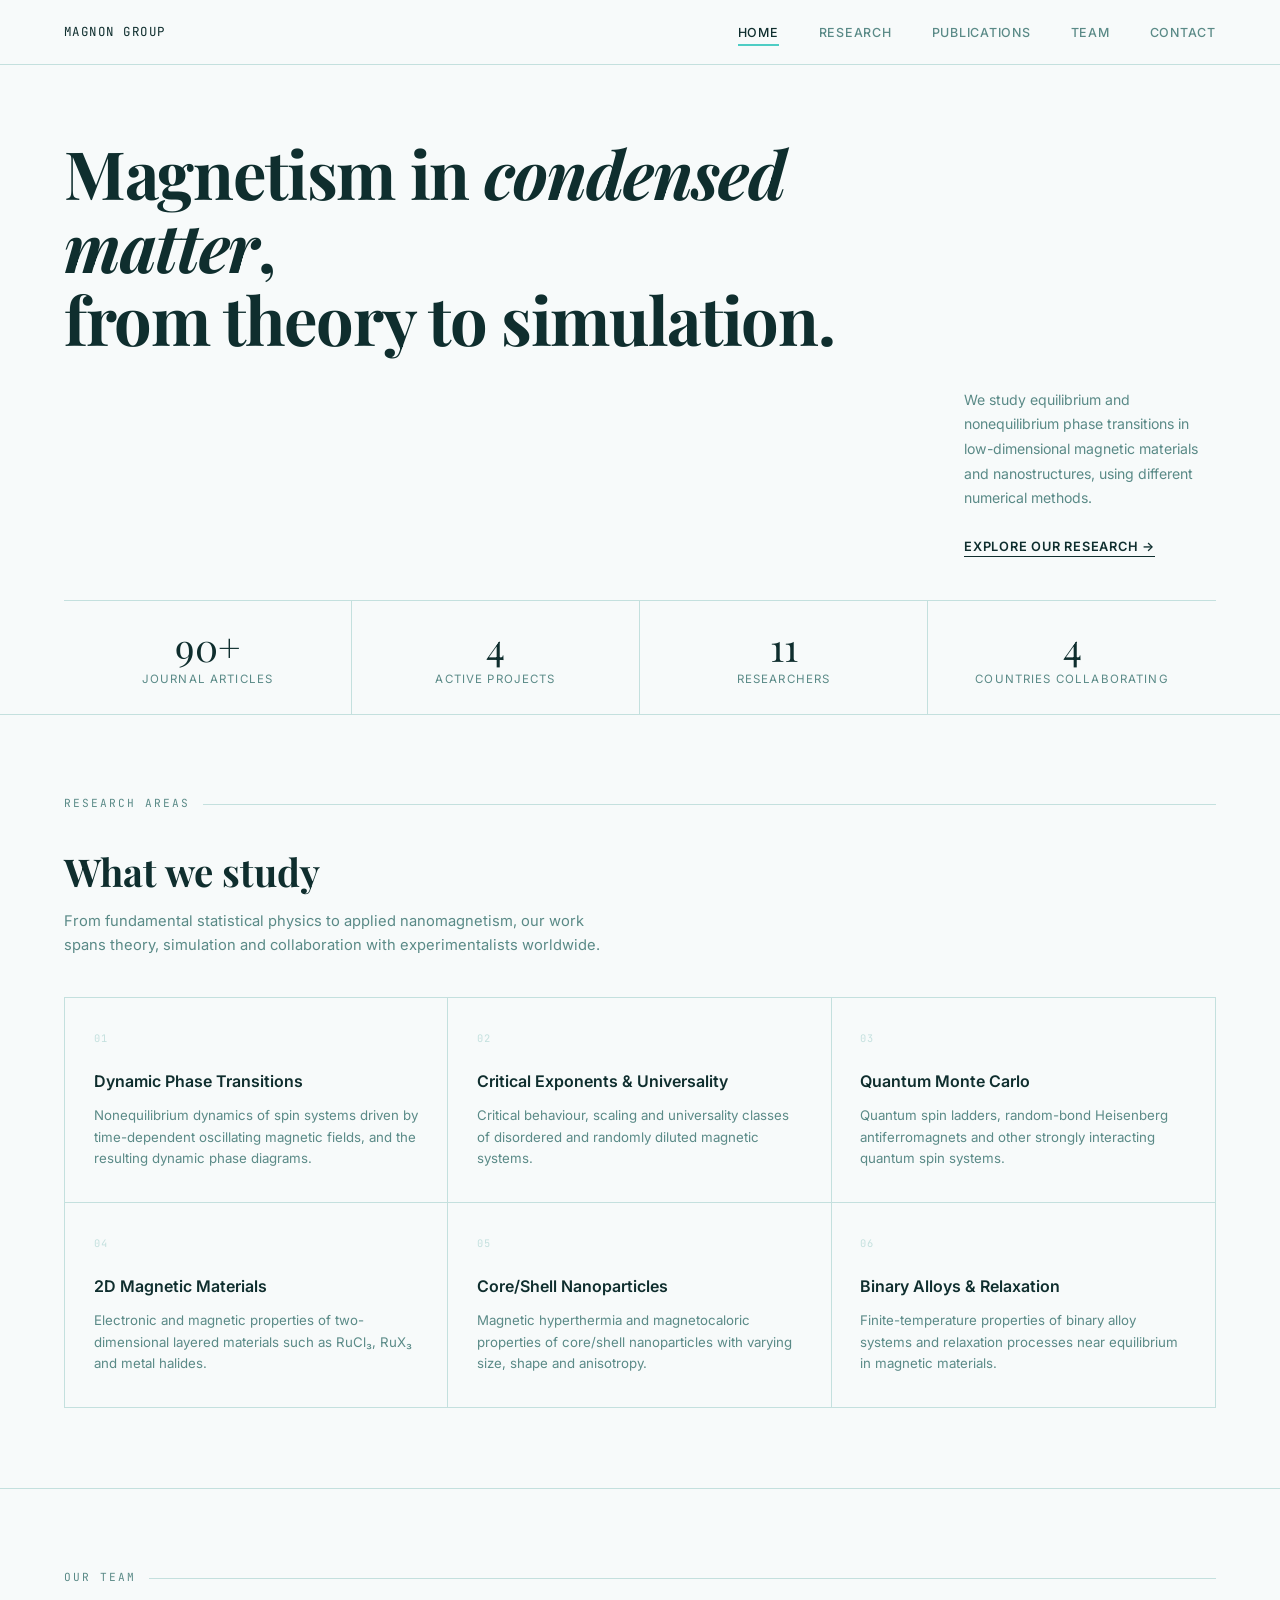
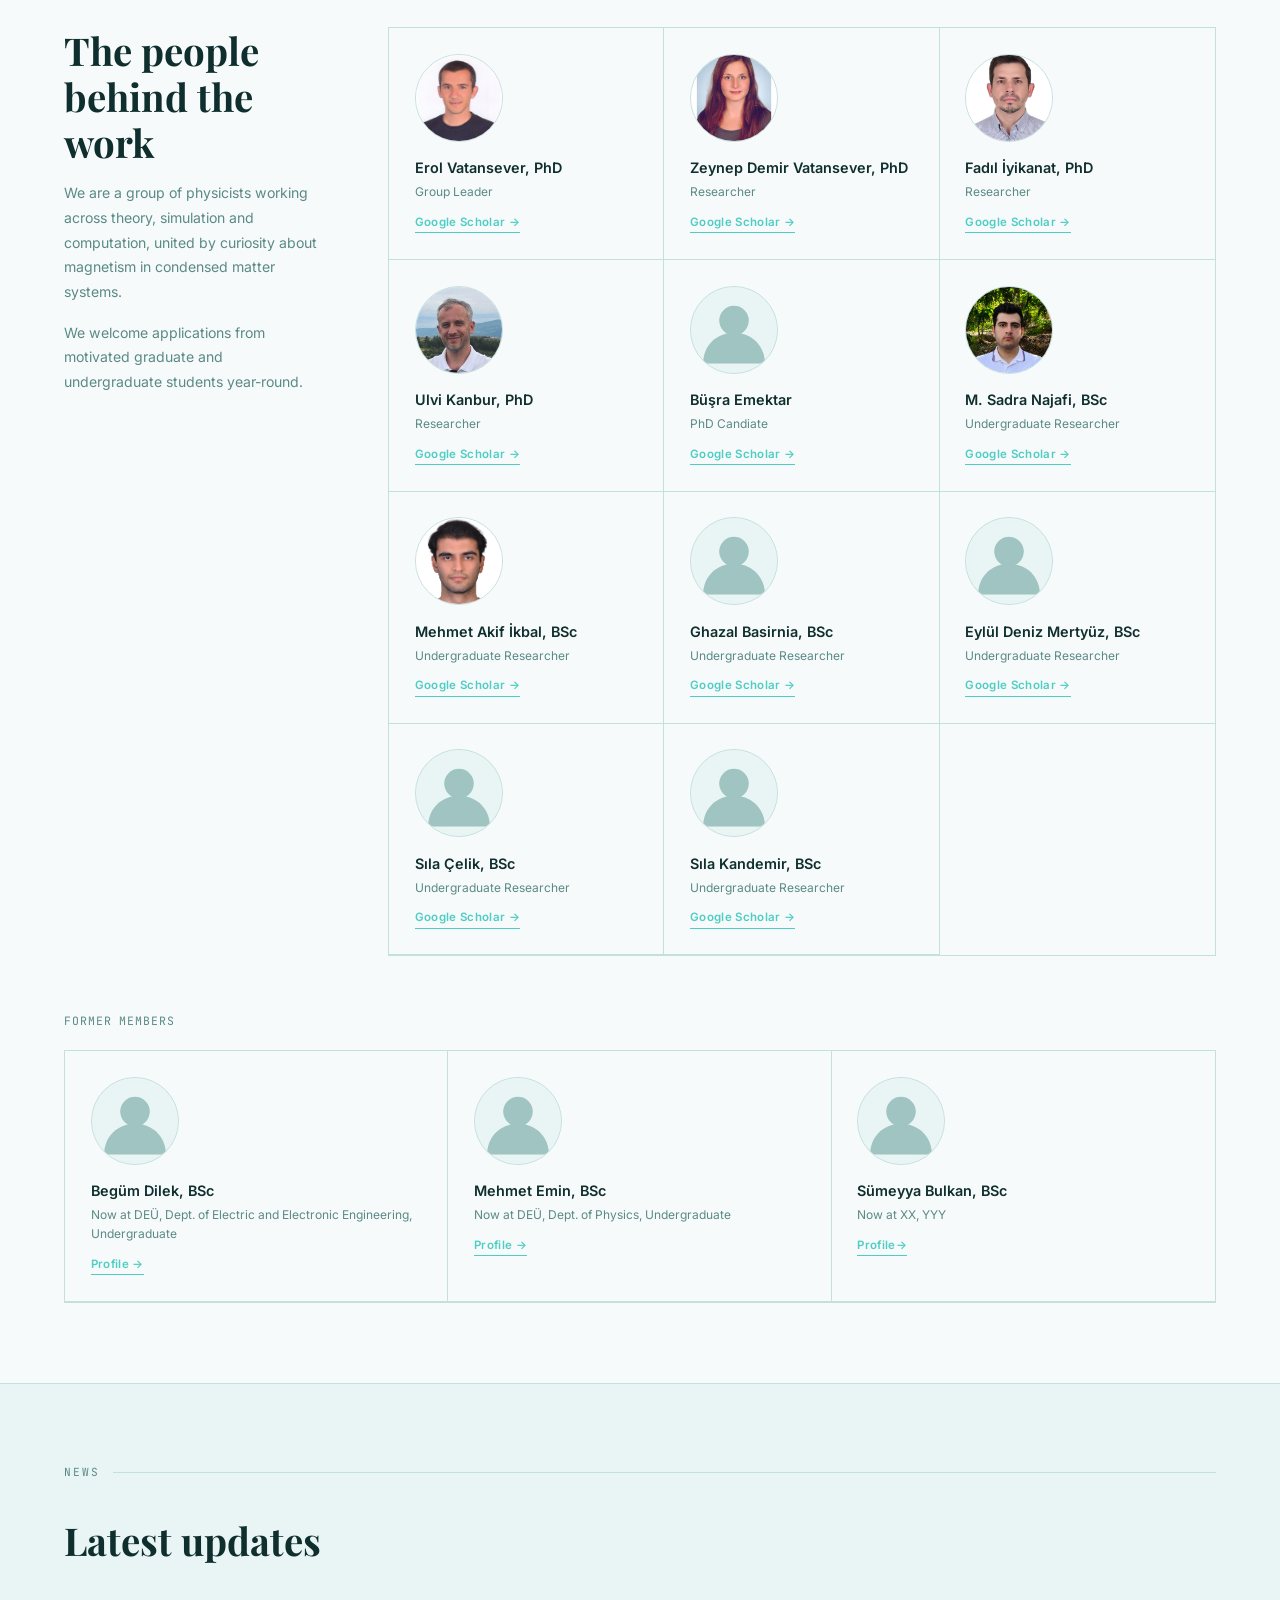
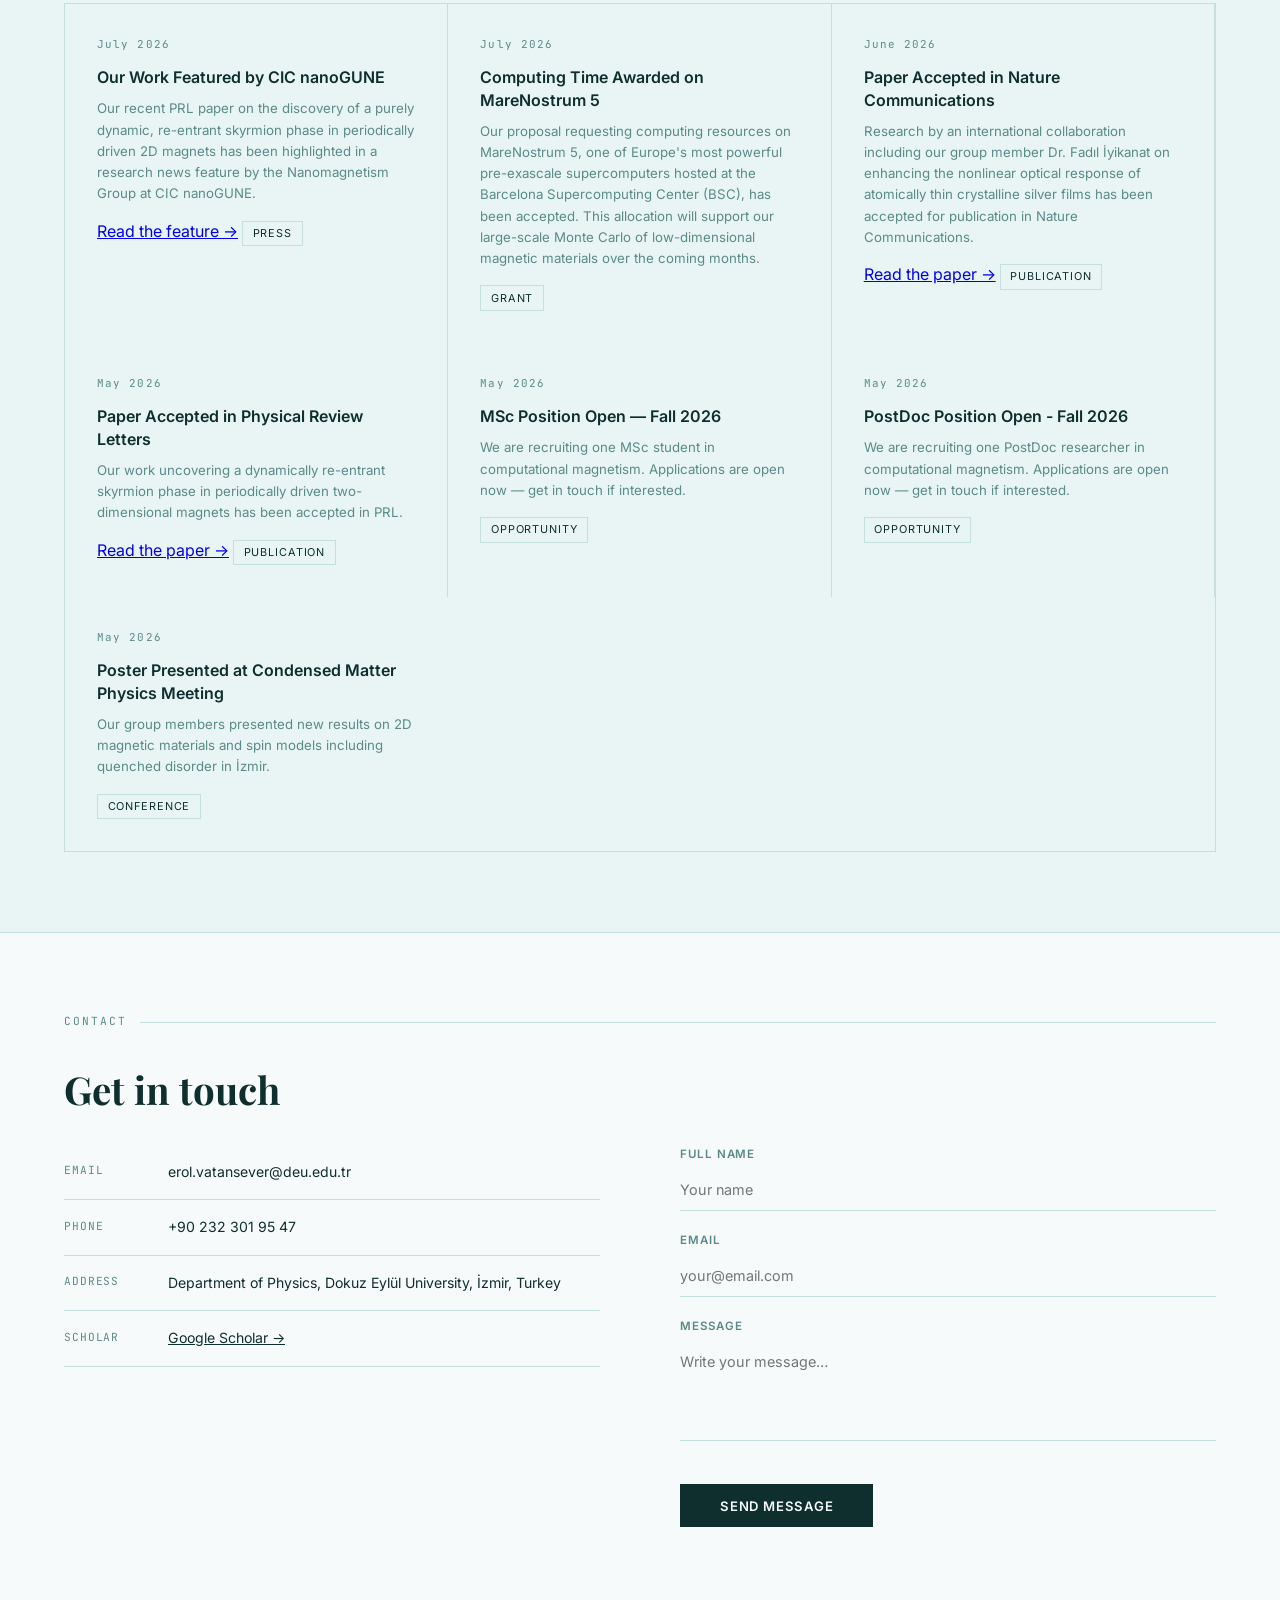
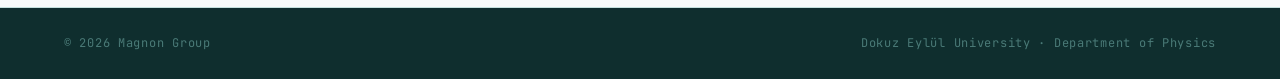
==== index.html @ e921c8b2 "Add files via upload" ====
<!DOCTYPE html>
<html lang="en">
<head>
<meta charset="UTF-8">
<meta name="viewport" content="width=device-width, initial-scale=1.0">
<title>Magnon Group — Computational Magnetism in Nanomaterials | Dokuz Eylül University</title>
<link href="https://fonts.googleapis.com/css2?family=Playfair+Display:ital,wght@0,400;0,700;1,400&family=Inter:wght@300;400;500;600&family=JetBrains+Mono:wght@400;500&display=swap" rel="stylesheet">
<link rel="stylesheet" href="shared.css">
</head>
<body>

<!-- ============================================================
     HOW TO EDIT
     - Search for [EDIT] to find every placeholder
     - This site has 3 pages: index.html / research.html / publications.html
     - All three share one stylesheet: shared.css
     ============================================================ -->

<nav>
  <a class="nav-logo" href="index.html">Magnon Group</a>
  <ul class="nav-links">
    <li><a href="index.html" class="active">Home</a></li>
    <li><a href="research.html">Research</a></li>
    <li><a href="publications.html">Publications</a></li>
    <li><a href="#team">Team</a></li>
    <li><a href="#contact">Contact</a></li>
  </ul>
</nav>

<!-- HERO -->
<div class="hero">
  <div class="hero-main">
    <h1 class="hero-headline">Magnetism in <em>condensed matter</em>,<br>from theory to simulation.</h1>
    <div class="hero-aside">
      <p>We study equilibrium and nonequilibrium phase transitions in low-dimensional magnetic materials and nanostructures, 
        using different numerical methods.</p>
      <a href="research.html" class="hero-link">Explore our research →</a>
    </div>
  </div>
  <div class="hero-bar">
    <div class="hero-stat"><div class="stat-n">90+</div><div class="stat-l">Journal Articles</div></div>
    <div class="hero-stat"><div class="stat-n">4</div><div class="stat-l">Active Projects</div></div>
    <div class="hero-stat"><div class="stat-n">11</div><div class="stat-l">Researchers</div></div>
    <div class="hero-stat"><div class="stat-n">4</div><div class="stat-l">Countries Collaborating</div></div>
  </div>
</div>

<!-- RESEARCH AREAS -->
<section id="research">
  <div class="eyebrow">Research Areas</div>
  <h2 class="title">What we study</h2>
  <p class="sub">From fundamental statistical physics to applied nanomagnetism, our work spans theory, simulation and collaboration with experimentalists worldwide.</p>
  <div class="research-grid" style="grid-template-columns: repeat(3, 1fr);">
    <div class="rc">
      <div class="rc-num">01</div>
      <h3>Dynamic Phase Transitions</h3>
      <p>Nonequilibrium dynamics of spin systems driven by time-dependent oscillating magnetic fields, and the resulting dynamic phase diagrams.</p>
    </div>
    <div class="rc">
      <div class="rc-num">02</div>
      <h3>Critical Exponents &amp; Universality</h3>
      <p>Critical behaviour, scaling and universality classes of disordered and randomly diluted magnetic systems.</p>
    </div>
    <div class="rc">
      <div class="rc-num">03</div>
      <h3>Quantum Monte Carlo</h3>
      <p>Quantum spin ladders, random-bond Heisenberg antiferromagnets and other strongly interacting quantum spin systems.</p>
    </div>
    <div class="rc">
      <div class="rc-num">04</div>
      <h3>2D Magnetic Materials</h3>
      <p>Electronic and magnetic properties of two-dimensional layered materials such as RuCl₃, RuX₃ and metal halides.</p>
    </div>
    <div class="rc">
      <div class="rc-num">05</div>
      <h3>Core/Shell Nanoparticles</h3>
      <p>Magnetic hyperthermia and magnetocaloric properties of core/shell nanoparticles with varying size, shape and anisotropy.</p>
    </div>
    <div class="rc">
      <div class="rc-num">06</div>
      <h3>Binary Alloys &amp; Relaxation</h3>
      <p>Finite-temperature properties of binary alloy systems and relaxation processes near equilibrium in magnetic materials.</p>
    </div>
  </div>
</section>

<!-- TEAM -->
<section id="team">
  <div class="eyebrow">Our Team</div>
  <div class="team-layout">
    <div class="team-intro">
      <h2 class="title">The people<br>behind the work</h2>
      <p>We are a group of physicists working across theory, simulation and computation, united by curiosity about magnetism in condensed matter systems.</p>
      <p>We welcome applications from motivated graduate and undergraduate students year-round.</p>
    </div>
    <div class="team-grid">
      <!-- [EDIT] Replace names/roles with your real team. Copy a .mc block to add more people. -->
      <div class="mc"><img class="mc-photo" src="images/erol-vatansever.jpeg" alt="Erol Vatansever, PhD"><div class="mc-name">Erol Vatansever, PhD</div><div class="mc-role">Group Leader</div><a class="mc-link" href="https://scholar.google.com/citations?user=gtV7lAQAAAAJ&hl=en">Google Scholar →</a></div>
      <div class="mc"><img class="mc-photo" src="images/zeynep-demir.jpeg" alt="Zeynep Demir Vatansever, PhD"><div class="mc-name">Zeynep Demir Vatansever, PhD</div><div class="mc-role">Researcher</div><a class="mc-link" href="https://scholar.google.com/citations?user=lhXgpDoAAAAJ&hl=tr">Google Scholar →</a></div>
      <div class="mc"><img class="mc-photo" src="images/fadil-iyikanat.jpeg" alt="Fadıl İyikanat, PhD"><div class="mc-name">Fadıl İyikanat, PhD</div><div class="mc-role">Researcher</div><a class="mc-link" href="https://scholar.google.com/citations?user=Ifz0yk0AAAAJ&hl=en">Google Scholar →</a></div>
      <div class="mc"><img class="mc-photo" src="images/ulvi-kanbur.jpeg" alt="Ulvi Kanbur, PhD"><div class="mc-name">Ulvi Kanbur, PhD</div><div class="mc-role">Researcher</div><a class="mc-link" href="https://scholar.google.com/citations?user=NIyL16gAAAAJ&hl=tr">Google Scholar →</a></div>
      <div class="mc"><img class="mc-photo" src="images/avatar-placeholder.svg" alt="Büşra Emektar"><div class="mc-name">Büşra Emektar</div><div class="mc-role">PhD Candiate</div><a class="mc-link" href="#">Google Scholar →</a></div>
      <div class="mc"><img class="mc-photo" src="images/sadra-najafi.jpeg" alt="M. Sadra Najafi, BSc"><div class="mc-name">M. Sadra Najafi, BSc</div><div class="mc-role">Undergraduate Researcher</div><a class="mc-link" href="#">Google Scholar →</a></div>
      <div class="mc"><img class="mc-photo" src="images/mehmet-akif.jpeg" alt="Mehmet Akif İkbal, BSc"><div class="mc-name">Mehmet Akif İkbal, BSc</div><div class="mc-role">Undergraduate Researcher</div><a class="mc-link" href="#">Google Scholar →</a></div>
      <div class="mc"><img class="mc-photo" src="images/avatar-placeholder.svg" alt="Ghazal Basirnia, BSc"><div class="mc-name">Ghazal Basirnia, BSc</div><div class="mc-role">Undergraduate Researcher</div><a class="mc-link" href="#">Google Scholar →</a></div>
      <div class="mc"><img class="mc-photo" src="images/avatar-placeholder.svg" alt="Eylül Deniz Mertyüz, BSc"><div class="mc-name">Eylül Deniz Mertyüz, BSc</div><div class="mc-role">Undergraduate Researcher</div><a class="mc-link" href="#">Google Scholar →</a></div>
      <div class="mc"><img class="mc-photo" src="images/avatar-placeholder.svg" alt="Sıla Çelik, BSc"><div class="mc-name">Sıla Çelik, BSc</div><div class="mc-role">Undergraduate Researcher</div><a class="mc-link" href="#">Google Scholar →</a></div>
      <div class="mc"><img class="mc-photo" src="images/avatar-placeholder.svg" alt="Sıla Kandemir, BSc"><div class="mc-name">Sıla Kandemir, BSc</div><div class="mc-role">Undergraduate Researcher</div><a class="mc-link" href="#">Google Scholar →</a></div>

    </div>
  </div>

  <div style="margin-top: 3.5rem;">
    <p style="font-size: 0.72rem; color: var(--gray3); text-transform: uppercase; letter-spacing: 0.08em; margin-bottom: 1.2rem; font-family: 'JetBrains Mono', monospace;">Former Members</p>
    <div class="team-grid">
      <!-- [EDIT] Replace with real former members. Copy a .mc block to add more. -->
       <div class="mc"><img class="mc-photo" src="images/avatar-placeholder.svg" alt="Begüm Dilek, BSc"><div class="mc-name">Begüm Dilek, BSc</div><div class="mc-role">Now at  DEÜ, Dept. of Electric and Electronic Engineering, Undergraduate</div><a class="mc-link" href="#">Profile →</a></div>
      <div class="mc"><img class="mc-photo" src="images/avatar-placeholder.svg" alt="Mehmet Emin, BSc"><div class="mc-name">Mehmet Emin, BSc</div><div class="mc-role">Now at DEÜ, Dept. of Physics, Undergraduate</div><a class="mc-link" href="#">Profile →</a></div>
       <div class="mc"><img class="mc-photo" src="images/avatar-placeholder.svg" alt="Sümeyya Bulkan, BSc"><div class="mc-name">Sümeyya Bulkan, BSc</div><div class="mc-role">Now at  XX, YYY</div><a class="mc-link" href="#">Profile→</a></div>
  </div>

 
</section>

<!-- NEWS -->
<section class="news" id="news">
  <div class="eyebrow">News</div>
  <h2 class="title">Latest updates</h2>
  <div class="news-grid">
    <!-- [EDIT] One .nc block per news item. -->
     <div class="nc">
      <div class="nc-date">July 2026</div>
      <h3>Our Work Featured by CIC nanoGUNE</h3>
      <p>Our recent PRL paper on the discovery of a purely dynamic, re-entrant skyrmion phase in periodically driven 2D magnets has been highlighted in a research news feature by the Nanomagnetism Group at CIC nanoGUNE.</p>
      <a class="nc-link" href="https://www.nanogune.eu/en/research/nanomagnetism/news/purely-dynamic-skyrmion-phase-discovered" target="_blank">Read the feature →</a>
      <span class="nc-tag">Press</span>
    </div>
     <div class="nc">
      <div class="nc-date">July 2026</div>
      <h3>Computing Time Awarded on MareNostrum 5</h3>
      <p>Our proposal requesting computing resources on MareNostrum 5, one of Europe's most powerful pre-exascale supercomputers hosted at the Barcelona Supercomputing Center (BSC), has been accepted. This allocation will support our large-scale Monte Carlo of low-dimensional magnetic materials over the coming months.</p>
      <span class="nc-tag">Grant</span>
    </div>
     <div class="nc">
      <div class="nc-date">June 2026</div>
      <h3>Paper Accepted in Nature Communications</h3>
      <p>Research by an international collaboration including our group member Dr. Fadıl İyikanat on enhancing the nonlinear optical response of atomically thin crystalline silver films has been accepted for publication in Nature Communications.</p>
      <a class="nc-link" href="https://www.nature.com/articles/s41467-026-74804-4" target="_blank">Read the paper →</a>
      <span class="nc-tag">Publication</span>
    </div>
    <div class="nc">
      <div class="nc-date">May 2026</div>
      <h3>Paper Accepted in Physical Review Letters</h3>
      <p>Our work uncovering a dynamically re-entrant skyrmion phase in periodically driven two-dimensional magnets has been accepted in PRL.</p>
      <a class="nc-link" href="https://journals.aps.org/prl/abstract/10.1103/jn9y-yfcw" target="_blank">Read the paper →</a>
      <span class="nc-tag">Publication</span>
    </div>
    <div class="nc">
      <div class="nc-date">May 2026</div>
      <h3>MSc Position Open — Fall 2026</h3>
      <p>We are recruiting one MSc student in computational magnetism. Applications are open now — get in touch if interested.</p>
      <span class="nc-tag">Opportunity</span>
    </div>
    <div class="nc">
      <div class="nc-date">May 2026</div>
      <h3>PostDoc Position Open - Fall 2026</h3>
      <p>We are recruiting one PostDoc researcher in computational magnetism. Applications are open now — get in touch if interested.</p>
      <span class="nc-tag">Opportunity</span>
    </div>
    <div class="nc">
      <div class="nc-date">May 2026</div>
      <h3>Poster Presented at Condensed Matter Physics Meeting</h3>
      <p>Our group members presented new results on 2D magnetic materials and  spin models including quenched disorder in İzmir.</p>
      <span class="nc-tag">Conference</span>
    </div>
  </div>
</section>

<!-- CONTACT -->
<section id="contact">
  <div class="eyebrow">Contact</div>
  <div class="contact-layout">
    <div>
      <h2 class="title">Get in touch</h2>
      <div class="contact-details">
        <div class="cd-row"><span class="cd-label">Email</span><span>erol.vatansever@deu.edu.tr</span></div>
        <div class="cd-row"><span class="cd-label">Phone</span><span>+90 232 301 95 47</span></div>
        <div class="cd-row"><span class="cd-label">Address</span><span>Department of Physics, Dokuz Eylül University, İzmir, Turkey</span></div>
        <div class="cd-row"><span class="cd-label">Scholar</span><span><a href="https://scholar.google.com.tr/citations?user=gtV7lAQAAAAJ" target="_blank" style="color:inherit;">Google Scholar →</a></span></div>
      </div>
    </div>
    <div>
      <h2 class="title" style="opacity:0;user-select:none">·</h2>
      <form class="contact-form" action="https://formspree.io/f/xdavrqqo" method="POST">
  <div class="fg"><label>Full Name</label><input type="text" name="name" placeholder="Your name" required></div>
  <div class="fg"><label>Email</label><input type="email" name="email" placeholder="your@email.com" required></div>
  <div class="fg"><label>Message</label><textarea name="message" placeholder="Write your message…" required></textarea></div>
  <button type="submit" class="btn-send">Send Message</button>
</form>
    </div>
  </div>
</section>

<footer>
  <span>© 2026 Magnon Group</span>
  <span>Dokuz Eylül University · Department of Physics</span>
</footer>

</body>
</html>
---- shared.css ----
:root {
  --black:  #0F2E2E;
  --white:  #F7FAFA;
  --gray1:  #E8F5F4;
  --teal:   #4ECDC4;
  --gray3:  #5A8A87;
  --rule:   #C4E0DE;
}
*, *::before, *::after { box-sizing: border-box; margin: 0; padding: 0; }
html { scroll-behavior: smooth; }
body { font-family: 'Inter', sans-serif; background: var(--white); color: var(--black); line-height: 1.6; }

nav {
  position: fixed; top: 0; left: 0; right: 0; z-index: 100;
  display: flex; align-items: center; justify-content: space-between;
  padding: 1.2rem 4rem;
  background: var(--white);
  border-bottom: 1px solid var(--rule);
}
.nav-logo { font-family: 'JetBrains Mono', monospace; font-size: 0.78rem; letter-spacing: 0.12em; text-transform: uppercase; color: var(--black); text-decoration: none; }
.nav-links { display: flex; gap: 2.5rem; list-style: none; }
.nav-links a { font-size: 0.78rem; font-weight: 500; letter-spacing: 0.06em; color: var(--gray3); text-decoration: none; text-transform: uppercase; transition: color 0.15s; }
.nav-links a:hover, .nav-links a.active { color: var(--black); }
.nav-links a.active { border-bottom: 2px solid var(--teal); padding-bottom: 4px; }

/* Page header (for non-hero pages) */
.page-header { padding: 9rem 4rem 3rem; border-bottom: 1px solid var(--rule); }
.page-header .eyebrow { margin-bottom: 1rem; }
.page-header h1 { font-family: 'Playfair Display', serif; font-size: clamp(2.2rem, 4vw, 3.2rem); line-height: 1.15; margin-bottom: 0.8rem; }
.page-header p { color: var(--gray3); font-size: 0.95rem; max-width: 560px; }

/* Hero (index only) */
.hero { min-height: 70vh; display: grid; grid-template-rows: 1fr auto; padding: 0 4rem; background: var(--white); border-bottom: 1px solid var(--rule); }
.hero-main { display: flex; align-items: flex-start; padding-top: 8.5rem; padding-bottom: 2rem; flex-wrap: wrap; gap: 2rem; }
.hero-headline { font-family: 'Playfair Display', serif; font-size: clamp(2.6rem, 5.2vw, 5rem); line-height: 1.1; letter-spacing: -0.02em; max-width: 850px; }
.hero-headline em { font-style: italic; color: var(--black); }
.hero-aside { margin-left: auto; padding-left: 3rem; padding-bottom: 0.6rem; max-width: 300px; }
.hero-aside p { font-size: 0.88rem; color: var(--gray3); line-height: 1.75; margin-bottom: 1.4rem; }
.hero-link { font-size: 0.8rem; font-weight: 600; text-decoration: none; color: var(--black); letter-spacing: 0.06em; text-transform: uppercase; border-bottom: 1px solid var(--black); padding-bottom: 2px; }
.hero-bar { display: grid; grid-template-columns: repeat(4, 1fr); border-top: 1px solid var(--rule); }
.hero-stat { padding: 1.6rem 0; border-right: 1px solid var(--rule); text-align: center; }
.hero-stat:last-child { border-right: none; }
.stat-n { font-family: 'Playfair Display', serif; font-size: 2.4rem; line-height: 1; margin-bottom: 0.3rem; color: var(--black); }
.stat-l { font-size: 0.72rem; color: var(--gray3); text-transform: uppercase; letter-spacing: 0.1em; }

section { padding: 5rem 4rem; border-bottom: 1px solid var(--rule); }
.eyebrow { font-family: 'JetBrains Mono', monospace; font-size: 0.7rem; letter-spacing: 0.18em; text-transform: uppercase; color: var(--gray3); margin-bottom: 2.2rem; display: flex; align-items: center; gap: 0.8rem; }
.eyebrow::after { content: ''; flex: 1; height: 1px; background: var(--rule); }
h2.title { font-family: 'Playfair Display', serif; font-size: clamp(1.8rem, 3vw, 2.6rem); line-height: 1.2; margin-bottom: 1rem; }
.sub { color: var(--gray3); font-size: 0.92rem; max-width: 560px; }

/* Research grid */
.research-grid { display: grid; grid-template-columns: repeat(4, 1fr); margin-top: 2.5rem; border: 1px solid var(--rule); }
.research-grid .rc:nth-child(3) { border-right: none; }
.research-grid .rc:nth-child(4),
.research-grid .rc:nth-child(5),
.research-grid .rc:nth-child(6) { border-bottom: none; }
.research-grid .rc:not(:nth-last-child(-n+3)) { border-bottom: 1px solid var(--rule); }
.rc { padding: 2rem 1.8rem; border-right: 1px solid var(--rule); transition: background 0.2s; }
.rc:last-child { border-right: none; }
.rc:hover { background: var(--gray1); }
.rc-num { font-family: 'JetBrains Mono', monospace; font-size: 0.65rem; color: var(--rule); letter-spacing: 0.1em; margin-bottom: 1.4rem; }
.rc h3 { font-size: 1rem; font-weight: 600; margin-bottom: 0.6rem; }
.rc p { font-size: 0.83rem; color: var(--gray3); line-height: 1.65; }

/* Project block (research.html) */
.project { padding: 3rem 0; border-bottom: 1px solid var(--rule); max-width: 760px; }
.project:last-child { border-bottom: none; }
.project-tag { font-family: 'JetBrains Mono', monospace; font-size: 0.7rem; letter-spacing: 0.14em; text-transform: uppercase; color: var(--teal); border-left: 2px solid var(--teal); padding-left: 0.6rem; margin-bottom: 1rem; }
.project h3 { font-size: 1.3rem; font-weight: 600; margin-bottom: 1rem; line-height: 1.4; }
.project p { font-size: 0.88rem; color: var(--gray3); line-height: 1.75; margin-bottom: 0.9rem; }
.project a { color: var(--black); border-bottom: 1px solid var(--teal); text-decoration: none; font-weight: 600; font-size: 0.85rem; }

/* Publications */
.publications { background: var(--black); color: var(--white); }
.publications .eyebrow { color: var(--gray2, #4ECDC4); }
.publications .eyebrow::after { background: #1A4A48; }
.publications h2.title { color: var(--white); }
.pub-list { margin-top: 2.5rem; }
.pub-item { display: grid; grid-template-columns: 56px 1fr auto; gap: 1.5rem; align-items: start; padding: 1.5rem 0; border-bottom: 1px solid #1A4A48; }
.pub-item:first-child { border-top: 1px solid #1A4A48; }
.pub-yr { font-family: 'JetBrains Mono', monospace; font-size: 0.72rem; color: #3D8C88; padding-top: 0.25rem; }
.pub-t { font-size: 0.92rem; font-weight: 500; margin-bottom: 0.35rem; color: var(--white); line-height: 1.5; }
.pub-a { font-size: 0.78rem; color: #4A7A77; margin-bottom: 0.4rem; }
.pub-links a { font-size: 0.72rem; color: var(--teal); text-decoration: none; margin-right: 1rem; }
.pub-links a:hover { text-decoration: underline; }
.pub-j { font-size: 0.7rem; font-weight: 600; letter-spacing: 0.04em; color: var(--black); background: var(--white); padding: 0.25rem 0.7rem; white-space: nowrap; align-self: center; text-align: center; }

.more-pubs { margin-top: 2.5rem; padding-top: 2rem; border-top: 1px solid #1A4A48; text-align: center; }
.more-pubs a { display: inline-block; color: var(--teal); text-decoration: none; font-size: 0.85rem; font-weight: 600; border: 1px solid var(--teal); padding: 0.7rem 1.8rem; letter-spacing: 0.04em; }
.more-pubs a:hover { background: rgba(78,205,196,0.1); }

/* Team */
.team-layout { display: grid; grid-template-columns: 260px 1fr; gap: 4rem; margin-top: 2.5rem; align-items: start; }
.team-intro p { font-size: 0.88rem; color: var(--gray3); line-height: 1.75; margin-bottom: 1rem; }
.team-grid { display: grid; grid-template-columns: repeat(3, 1fr); gap: 0; border: 1px solid var(--rule); }
.mc { padding: 1.6rem; border-right: 1px solid var(--rule); border-bottom: 1px solid var(--rule); transition: background 0.15s; }
.mc:hover { background: var(--gray1); }
.mc:nth-child(3n) { border-right: none; }
.mc-initial { width: 44px; height: 44px; border-radius: 50%; background: var(--black); color: var(--white); display: flex; align-items: center; justify-content: center; font-family: 'Playfair Display', serif; font-size: 1.1rem; margin-bottom: 0.9rem; }
.mc-photo { width: 88px; height: 88px; border-radius: 50%; object-fit: cover; background: var(--gray1); border: 1px solid var(--rule); display: block; margin-bottom: 0.9rem; }
.mc-name { font-size: 0.9rem; font-weight: 600; margin-bottom: 0.2rem; }
.mc-role { font-size: 0.75rem; color: var(--gray3); }
.mc-link { display: inline-block; margin-top: 0.7rem; font-size: 0.72rem; font-weight: 600; letter-spacing: 0.03em; color: var(--teal); text-decoration: none; border-bottom: 1px solid var(--teal); padding-bottom: 1px; }
.mc-link:hover { color: var(--black); border-bottom-color: var(--black); }

/* News */
.news { background: var(--gray1); }
.news-grid { display: grid; grid-template-columns: repeat(3, 1fr); gap: 0; margin-top: 2.5rem; border: 1px solid var(--rule); }
.nc { padding: 2rem; border-right: 1px solid var(--rule); transition: background 0.15s; }
.nc:last-child { border-right: none; }
.nc:hover { background: var(--white); }
.nc-date { font-family: 'JetBrains Mono', monospace; font-size: 0.68rem; color: var(--gray3); letter-spacing: 0.1em; margin-bottom: 0.8rem; }
.nc h3 { font-size: 1rem; font-weight: 600; line-height: 1.4; margin-bottom: 0.6rem; }
.nc p { font-size: 0.83rem; color: var(--gray3); line-height: 1.6; }
.nc-tag { display: inline-block; margin-top: 1rem; font-size: 0.68rem; letter-spacing: 0.08em; text-transform: uppercase; border: 1px solid var(--rule); padding: 0.2rem 0.6rem; }

/* Contact */
.contact-layout { display: grid; grid-template-columns: 1fr 1fr; gap: 5rem; align-items: start; }
.contact-details { margin-top: 2rem; }
.cd-row { display: flex; gap: 1.5rem; padding: 1rem 0; border-bottom: 1px solid var(--rule); font-size: 0.88rem; }
.cd-label { font-family: 'JetBrains Mono', monospace; font-size: 0.7rem; color: var(--gray3); text-transform: uppercase; letter-spacing: 0.08em; min-width: 80px; padding-top: 0.1rem; }
.contact-form { margin-top: 2rem; }
.fg { margin-bottom: 1.2rem; }
.fg label { display: block; font-size: 0.72rem; font-weight: 600; letter-spacing: 0.08em; text-transform: uppercase; color: var(--gray3); margin-bottom: 0.4rem; }
.fg input, .fg textarea { width: 100%; padding: 0.75rem 0; border: none; border-bottom: 1px solid var(--rule); background: transparent; font-family: 'Inter', sans-serif; font-size: 0.9rem; color: var(--black); transition: border-color 0.2s; outline: none; }
.fg input:focus, .fg textarea:focus { border-bottom-color: var(--teal); }
.fg textarea { height: 100px; resize: none; }
.btn-send { margin-top: 1rem; background: var(--black); color: var(--white); border: none; padding: 0.85rem 2.5rem; font-family: 'Inter', sans-serif; font-size: 0.82rem; font-weight: 600; letter-spacing: 0.06em; text-transform: uppercase; cursor: pointer; transition: background 0.15s; }
.btn-send:hover { background: #1A4A48; }

footer { background: var(--black); color: #3D7A77; display: flex; align-items: center; justify-content: space-between; padding: 1.6rem 4rem; font-size: 0.75rem; font-family: 'JetBrains Mono', monospace; letter-spacing: 0.06em; }
footer span { color: #4A7A77; }

@media (max-width: 900px) {
  nav { padding: 1rem 1.5rem; }
  .nav-links { display: none; }
  section, .page-header { padding: 4rem 1.5rem; }
  .page-header { padding-top: 6.5rem; }
  .hero { padding: 0 1.5rem; }
  .hero-main { flex-direction: column; align-items: flex-start; gap: 2rem; padding-top: 6rem; }
  .hero-aside { margin-left: 0; padding-left: 0; max-width: 100%; }
  .hero-bar { grid-template-columns: repeat(2,1fr); }
  .research-grid { grid-template-columns: 1fr 1fr; }
  .rc { border-bottom: 1px solid var(--rule); }
  .team-layout { grid-template-columns: 1fr; }
  .team-grid { grid-template-columns: 1fr 1fr; }
  .news-grid { grid-template-columns: 1fr; }
  .nc { border-right: none; border-bottom: 1px solid var(--rule); }
  .contact-layout { grid-template-columns: 1fr; gap: 2rem; }
  footer { flex-direction: column; gap: 0.5rem; padding: 1.5rem; }
  .pub-item { grid-template-columns: 40px 1fr; }
  .pub-j { display: none; }
}
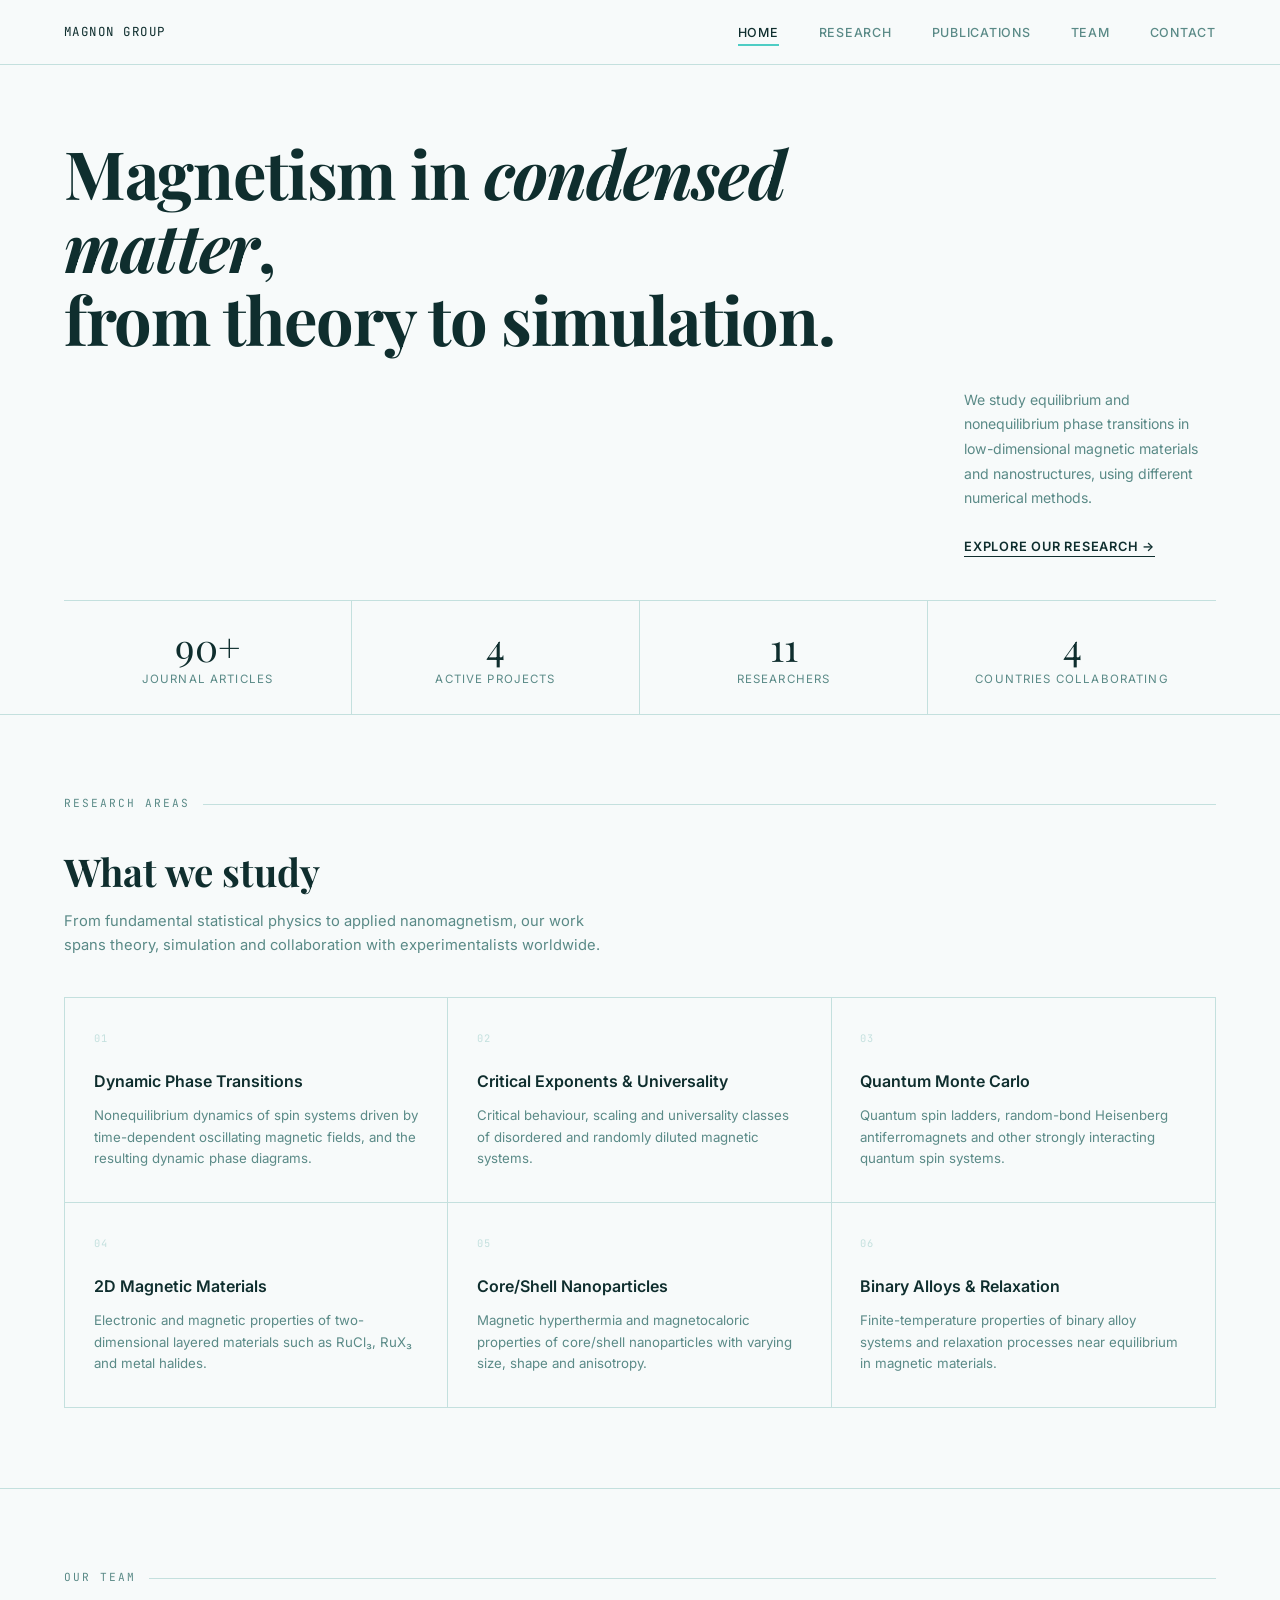
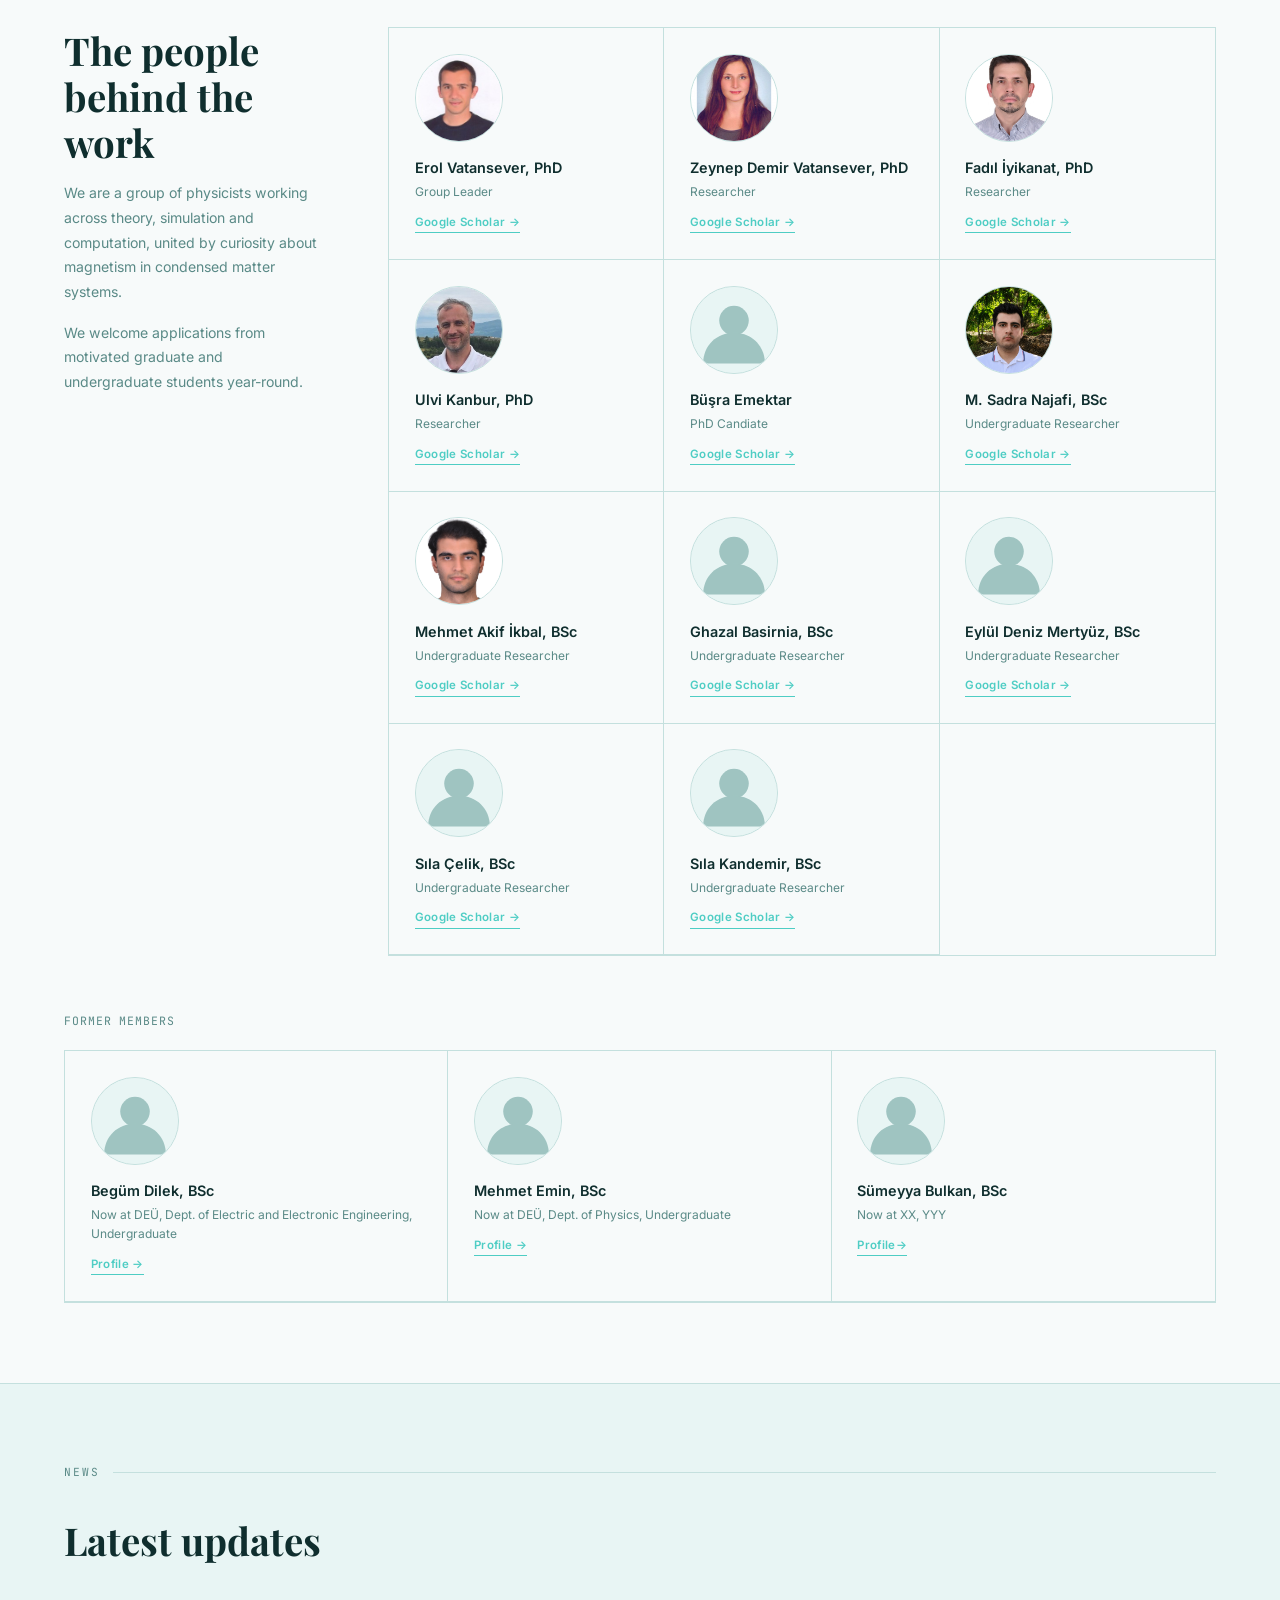
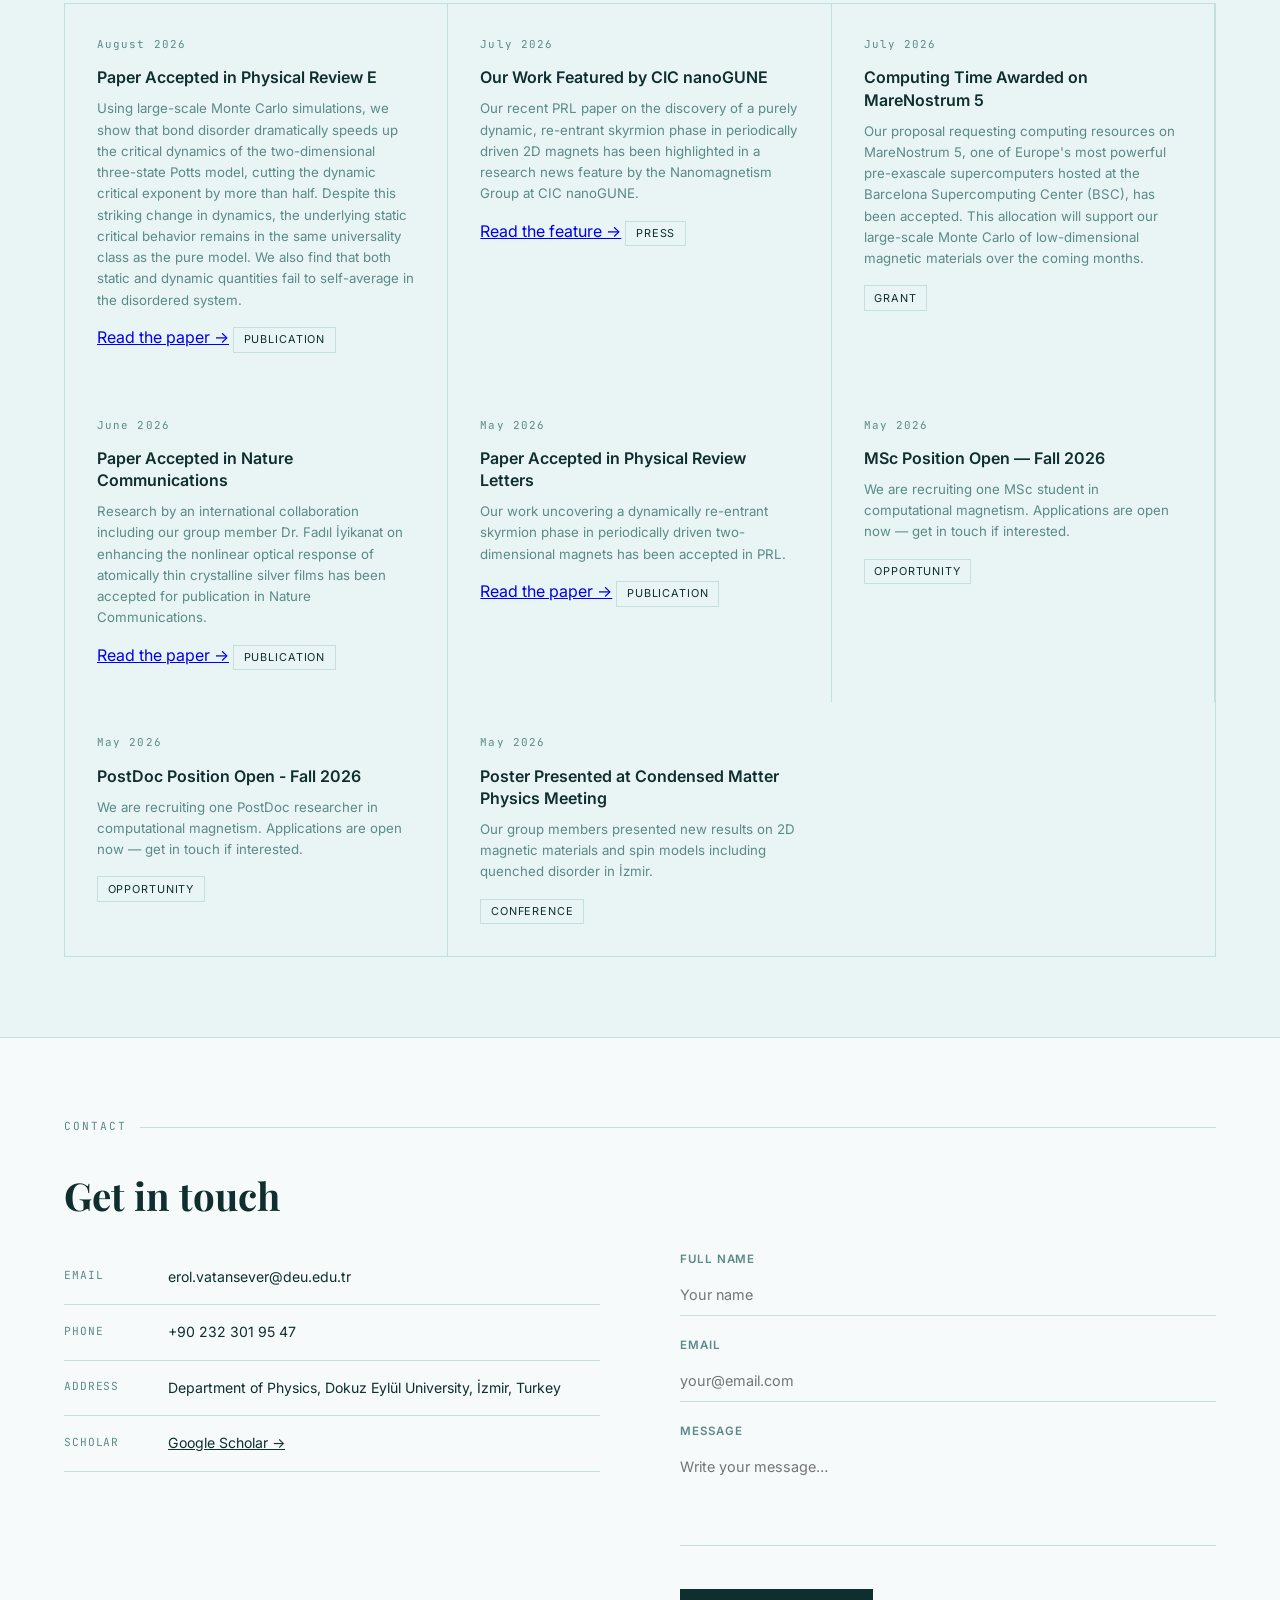
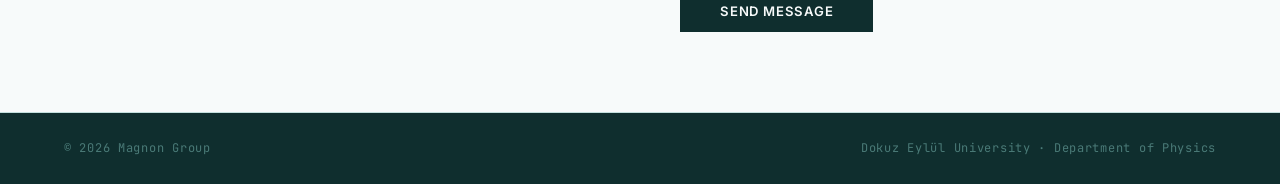
==== commit 4f67b00e: "Add files via upload" ====
--- a/index.html
+++ b/index.html
@@ -129,6 +129,13 @@
   <div class="news-grid">
     <!-- [EDIT] One .nc block per news item. -->
      <div class="nc">
+      <div class="nc-date">August 2026</div>
+      <h3>Paper Accepted in Physical Review E</h3>
+      <p>Using large-scale Monte Carlo simulations, we show that bond disorder dramatically speeds up the critical dynamics of the two-dimensional three-state Potts model, cutting the dynamic critical exponent by more than half. Despite this striking change in dynamics, the underlying static critical behavior remains in the same universality class as the pure model. We also find that both static and dynamic quantities fail to self-average in the disordered system.</p>
+      <a class="nc-link" href="https://journals.aps.org/pre/accepted/10.1103/7hy2-c47n" target="_blank">Read the paper →</a>
+      <span class="nc-tag">Publication</span>
+    </div>
+     <div class="nc">
       <div class="nc-date">July 2026</div>
       <h3>Our Work Featured by CIC nanoGUNE</h3>
       <p>Our recent PRL paper on the discovery of a purely dynamic, re-entrant skyrmion phase in periodically driven 2D magnets has been highlighted in a research news feature by the Nanomagnetism Group at CIC nanoGUNE.</p>
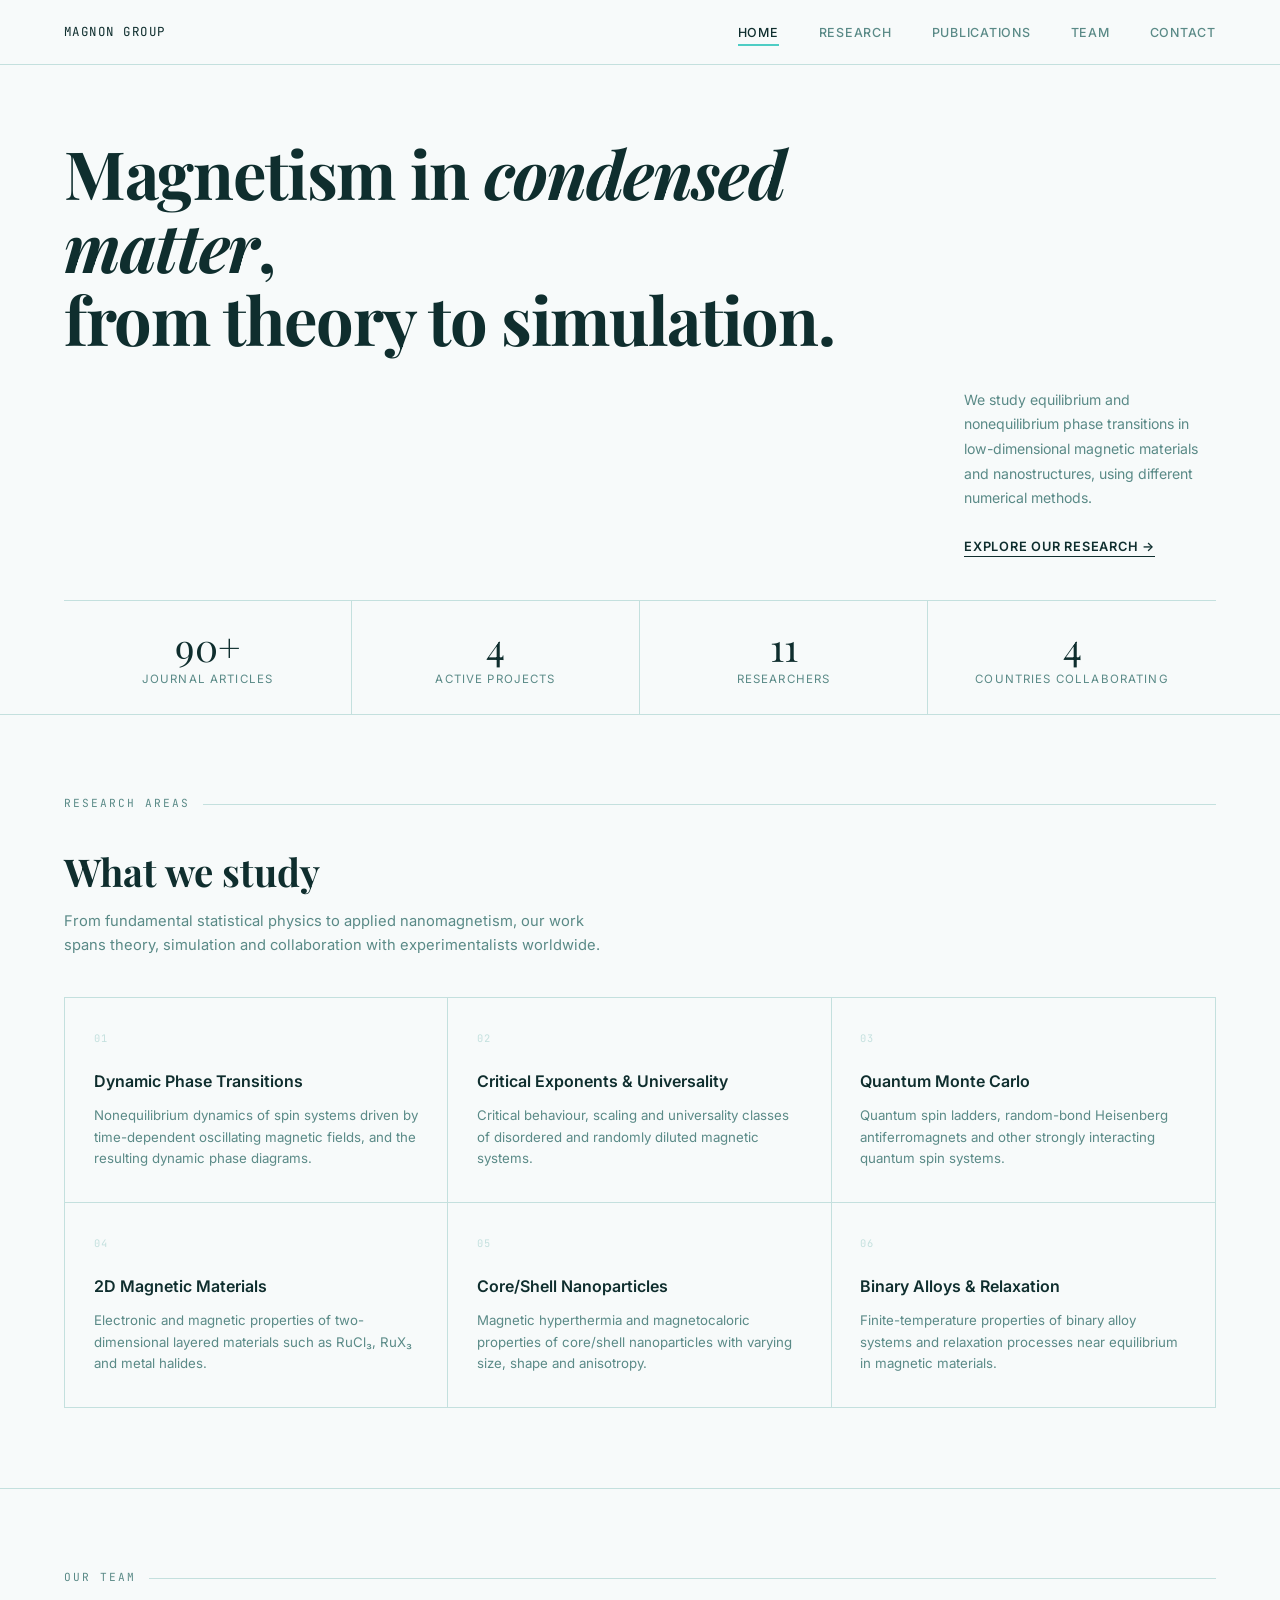
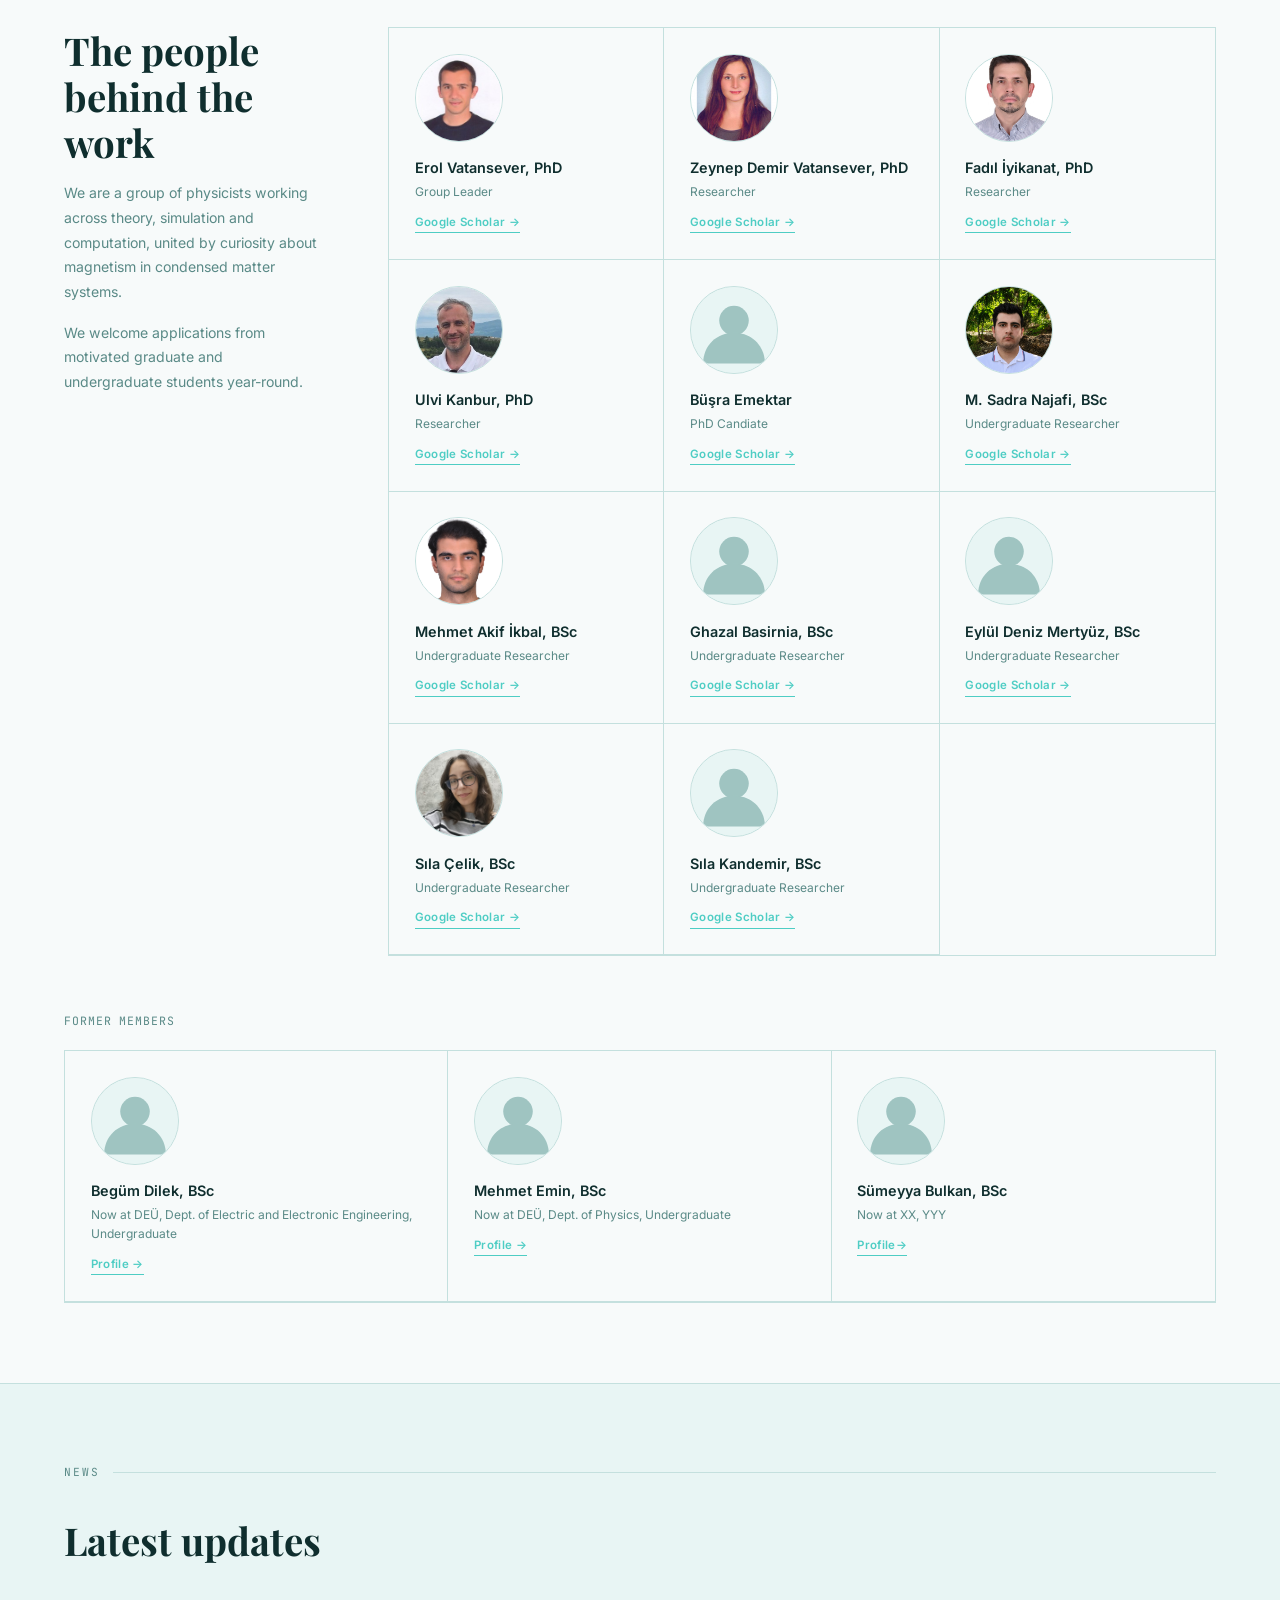
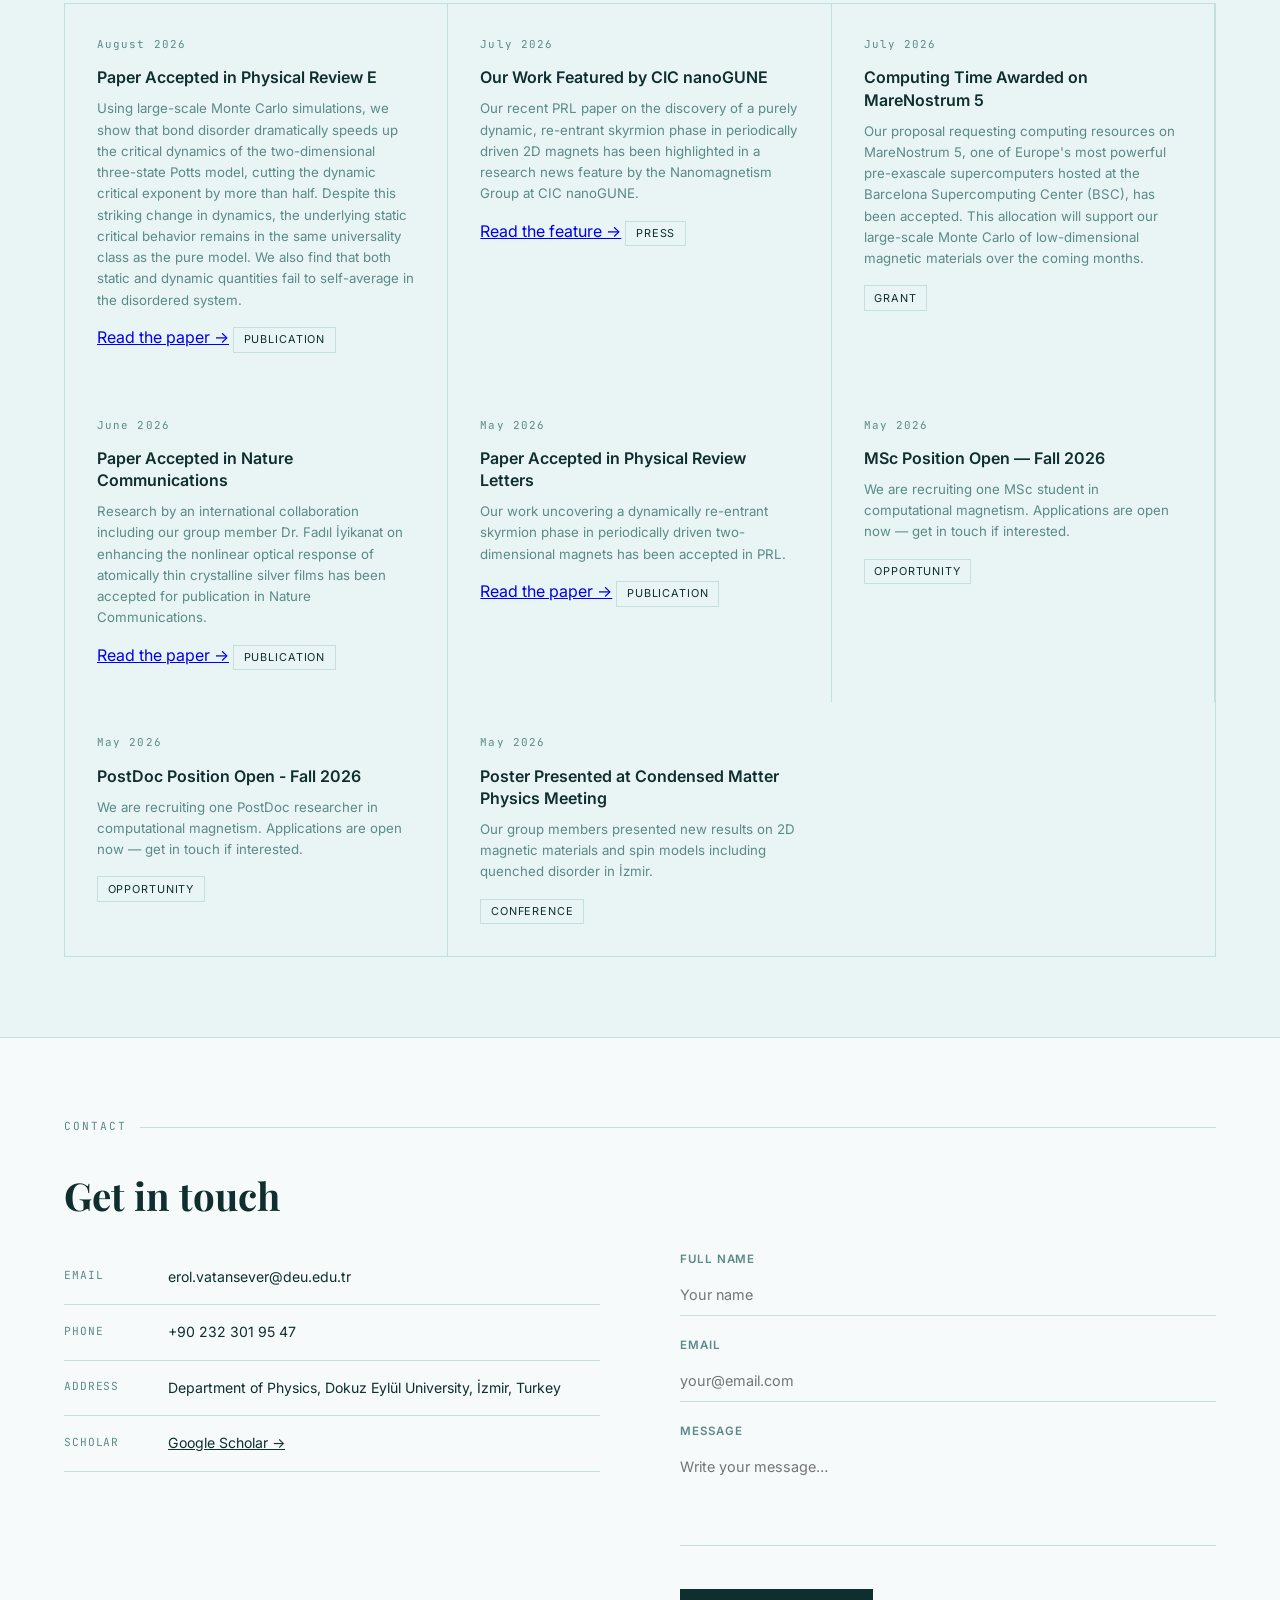
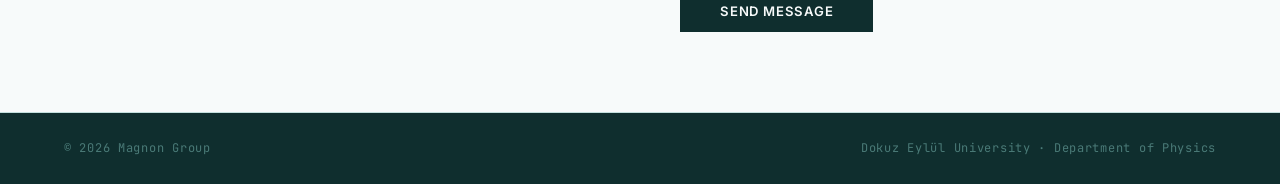
==== commit f678dee2: "Add files via upload" ====
--- a/index.html
+++ b/index.html
@@ -104,7 +104,7 @@
       <div class="mc"><img class="mc-photo" src="images/mehmet-akif.jpeg" alt="Mehmet Akif İkbal, BSc"><div class="mc-name">Mehmet Akif İkbal, BSc</div><div class="mc-role">Undergraduate Researcher</div><a class="mc-link" href="#">Google Scholar →</a></div>
       <div class="mc"><img class="mc-photo" src="images/avatar-placeholder.svg" alt="Ghazal Basirnia, BSc"><div class="mc-name">Ghazal Basirnia, BSc</div><div class="mc-role">Undergraduate Researcher</div><a class="mc-link" href="#">Google Scholar →</a></div>
       <div class="mc"><img class="mc-photo" src="images/avatar-placeholder.svg" alt="Eylül Deniz Mertyüz, BSc"><div class="mc-name">Eylül Deniz Mertyüz, BSc</div><div class="mc-role">Undergraduate Researcher</div><a class="mc-link" href="#">Google Scholar →</a></div>
-      <div class="mc"><img class="mc-photo" src="images/avatar-placeholder.svg" alt="Sıla Çelik, BSc"><div class="mc-name">Sıla Çelik, BSc</div><div class="mc-role">Undergraduate Researcher</div><a class="mc-link" href="#">Google Scholar →</a></div>
+      <div class="mc"><img class="mc-photo" src="images/sila-celik.jpeg" alt="Sıla Çelik, BSc"><div class="mc-name">Sıla Çelik, BSc</div><div class="mc-role">Undergraduate Researcher</div><a class="mc-link" href="#">Google Scholar →</a></div>
       <div class="mc"><img class="mc-photo" src="images/avatar-placeholder.svg" alt="Sıla Kandemir, BSc"><div class="mc-name">Sıla Kandemir, BSc</div><div class="mc-role">Undergraduate Researcher</div><a class="mc-link" href="#">Google Scholar →</a></div>
 
     </div>
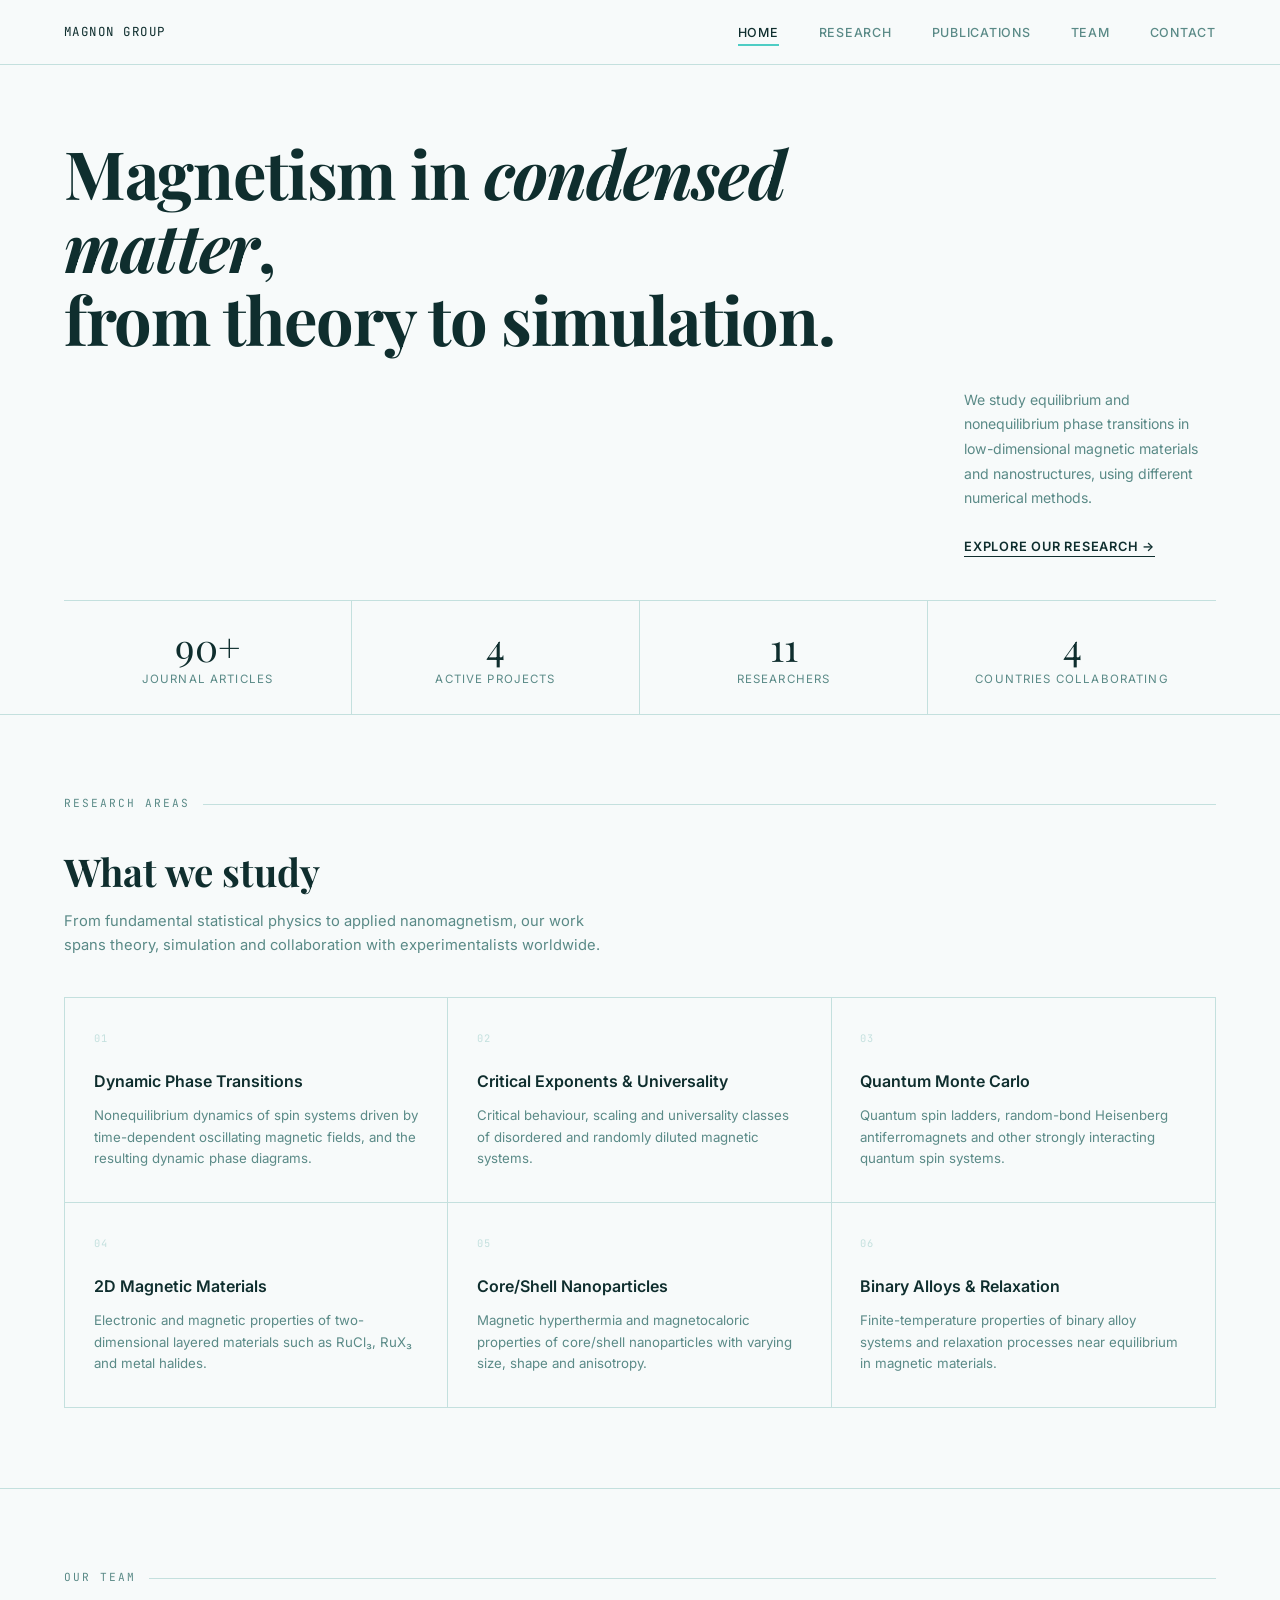
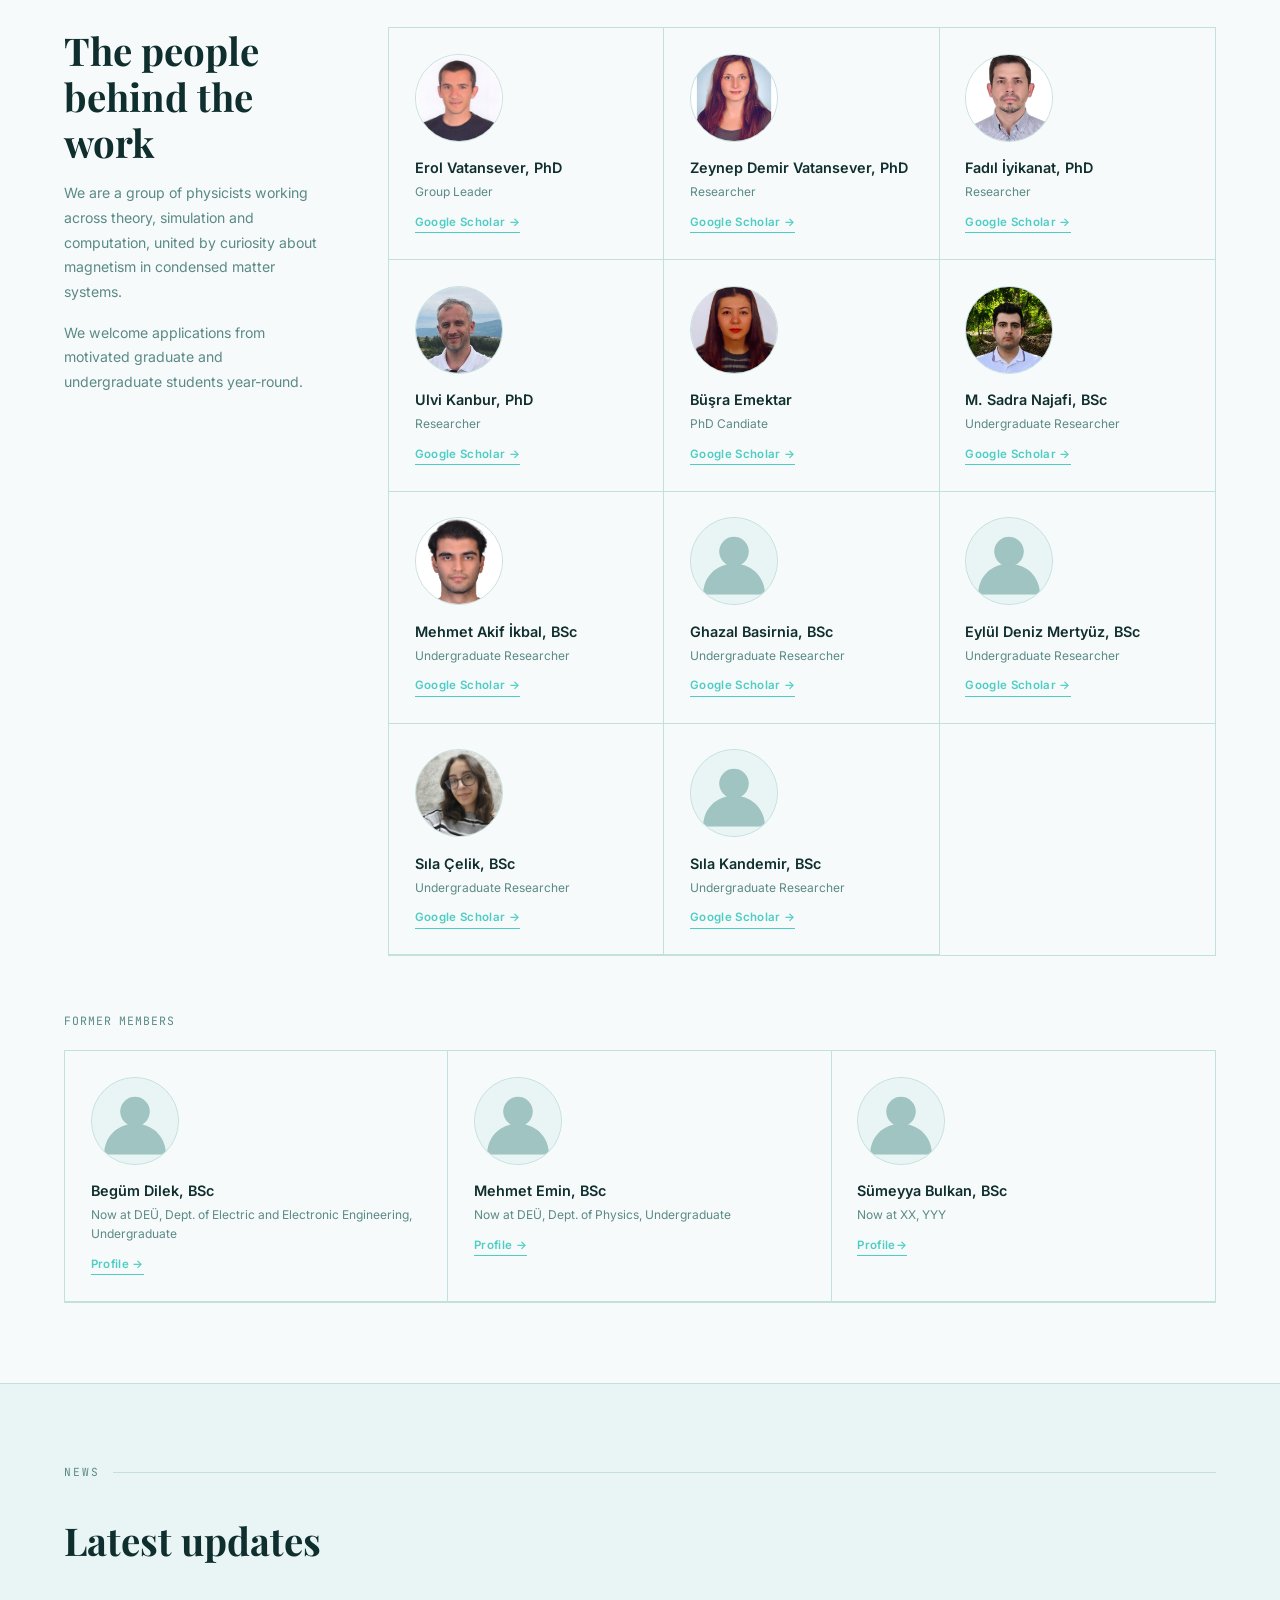
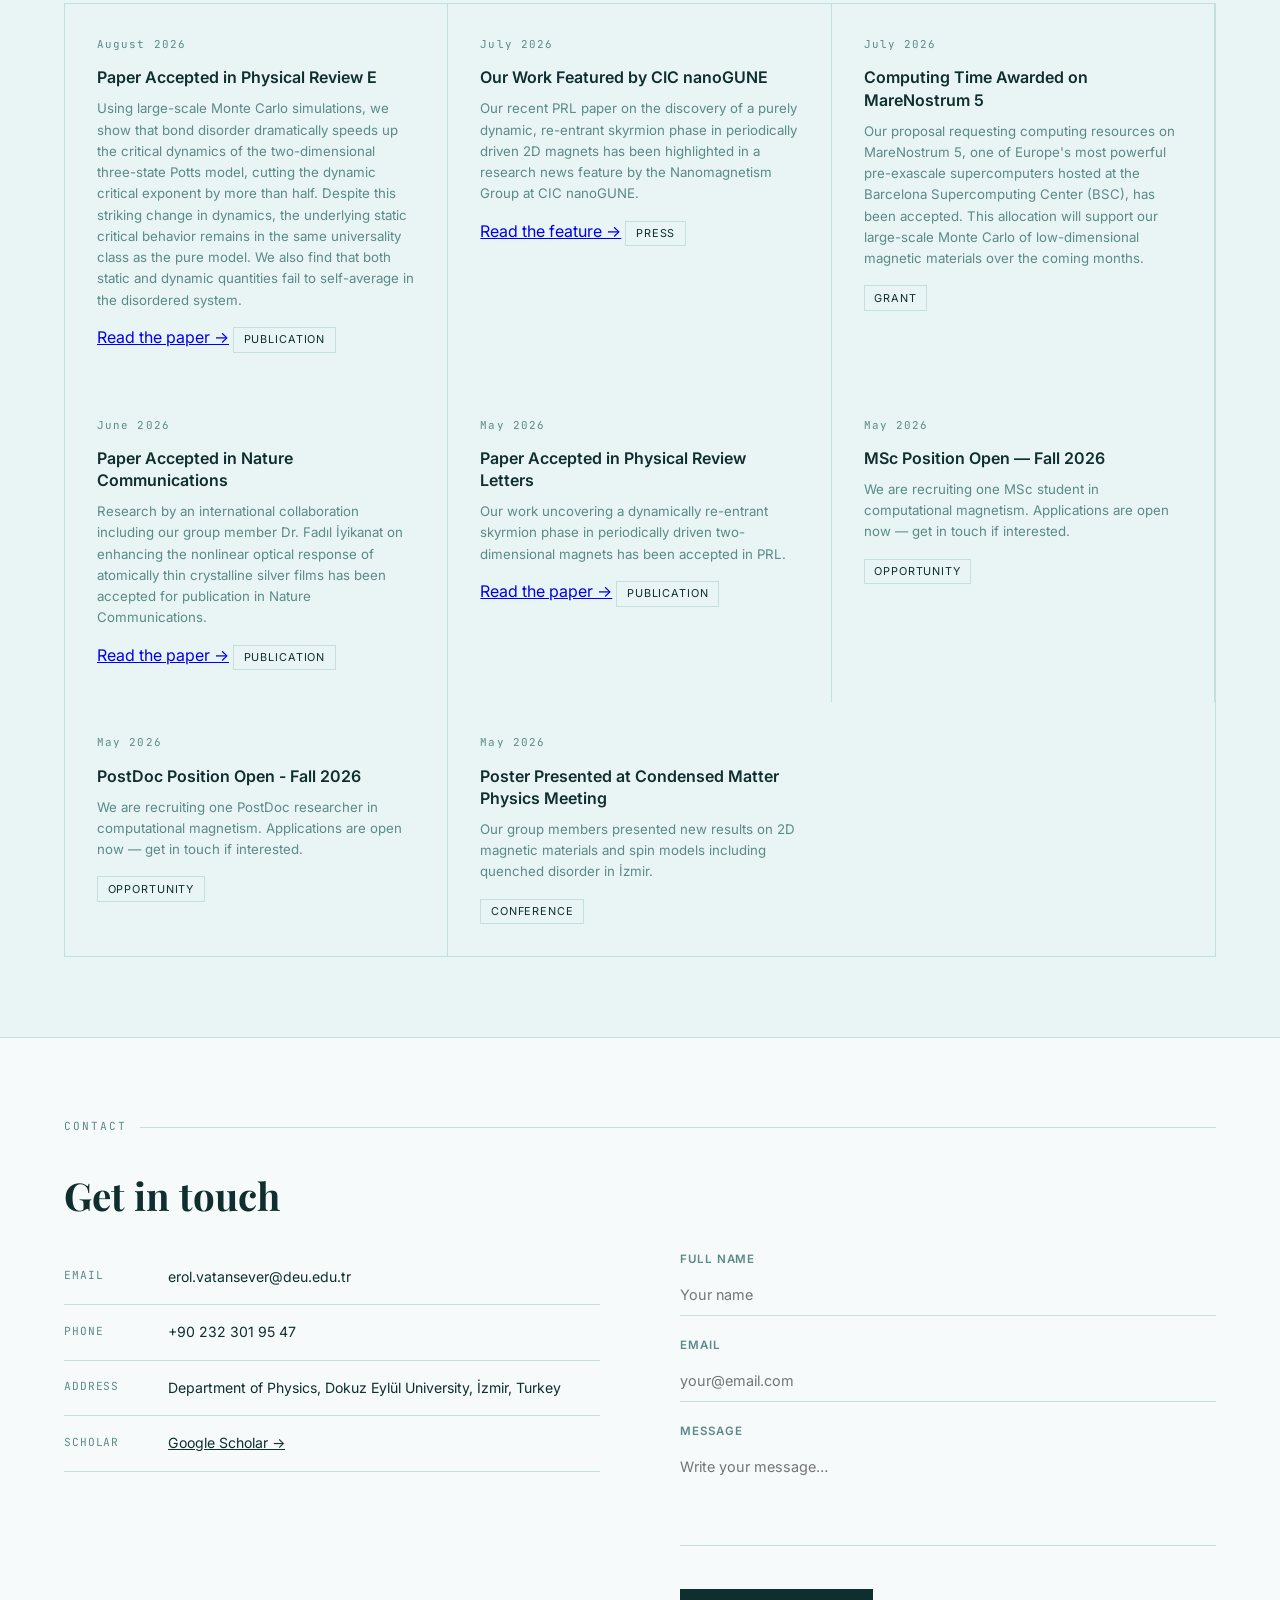
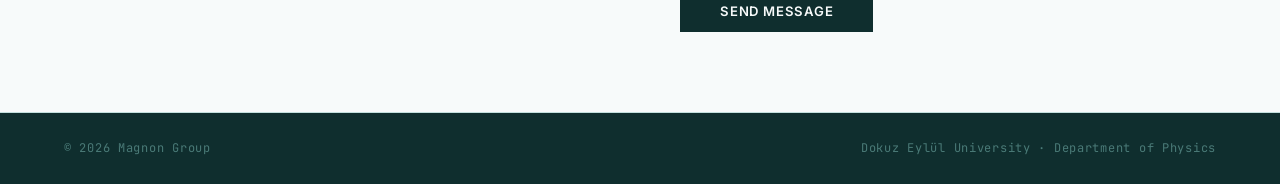
==== commit 811448f8: "Add files via upload" ====
--- a/index.html
+++ b/index.html
@@ -99,7 +99,7 @@
       <div class="mc"><img class="mc-photo" src="images/zeynep-demir.jpeg" alt="Zeynep Demir Vatansever, PhD"><div class="mc-name">Zeynep Demir Vatansever, PhD</div><div class="mc-role">Researcher</div><a class="mc-link" href="https://scholar.google.com/citations?user=lhXgpDoAAAAJ&hl=tr">Google Scholar →</a></div>
       <div class="mc"><img class="mc-photo" src="images/fadil-iyikanat.jpeg" alt="Fadıl İyikanat, PhD"><div class="mc-name">Fadıl İyikanat, PhD</div><div class="mc-role">Researcher</div><a class="mc-link" href="https://scholar.google.com/citations?user=Ifz0yk0AAAAJ&hl=en">Google Scholar →</a></div>
       <div class="mc"><img class="mc-photo" src="images/ulvi-kanbur.jpeg" alt="Ulvi Kanbur, PhD"><div class="mc-name">Ulvi Kanbur, PhD</div><div class="mc-role">Researcher</div><a class="mc-link" href="https://scholar.google.com/citations?user=NIyL16gAAAAJ&hl=tr">Google Scholar →</a></div>
-      <div class="mc"><img class="mc-photo" src="images/avatar-placeholder.svg" alt="Büşra Emektar"><div class="mc-name">Büşra Emektar</div><div class="mc-role">PhD Candiate</div><a class="mc-link" href="#">Google Scholar →</a></div>
+      <div class="mc"><img class="mc-photo" src="images/busra-emektar.jpeg" alt="Büşra Emektar"><div class="mc-name">Büşra Emektar</div><div class="mc-role">PhD Candiate</div><a class="mc-link" href="#">Google Scholar →</a></div>
       <div class="mc"><img class="mc-photo" src="images/sadra-najafi.jpeg" alt="M. Sadra Najafi, BSc"><div class="mc-name">M. Sadra Najafi, BSc</div><div class="mc-role">Undergraduate Researcher</div><a class="mc-link" href="#">Google Scholar →</a></div>
       <div class="mc"><img class="mc-photo" src="images/mehmet-akif.jpeg" alt="Mehmet Akif İkbal, BSc"><div class="mc-name">Mehmet Akif İkbal, BSc</div><div class="mc-role">Undergraduate Researcher</div><a class="mc-link" href="#">Google Scholar →</a></div>
       <div class="mc"><img class="mc-photo" src="images/avatar-placeholder.svg" alt="Ghazal Basirnia, BSc"><div class="mc-name">Ghazal Basirnia, BSc</div><div class="mc-role">Undergraduate Researcher</div><a class="mc-link" href="#">Google Scholar →</a></div>
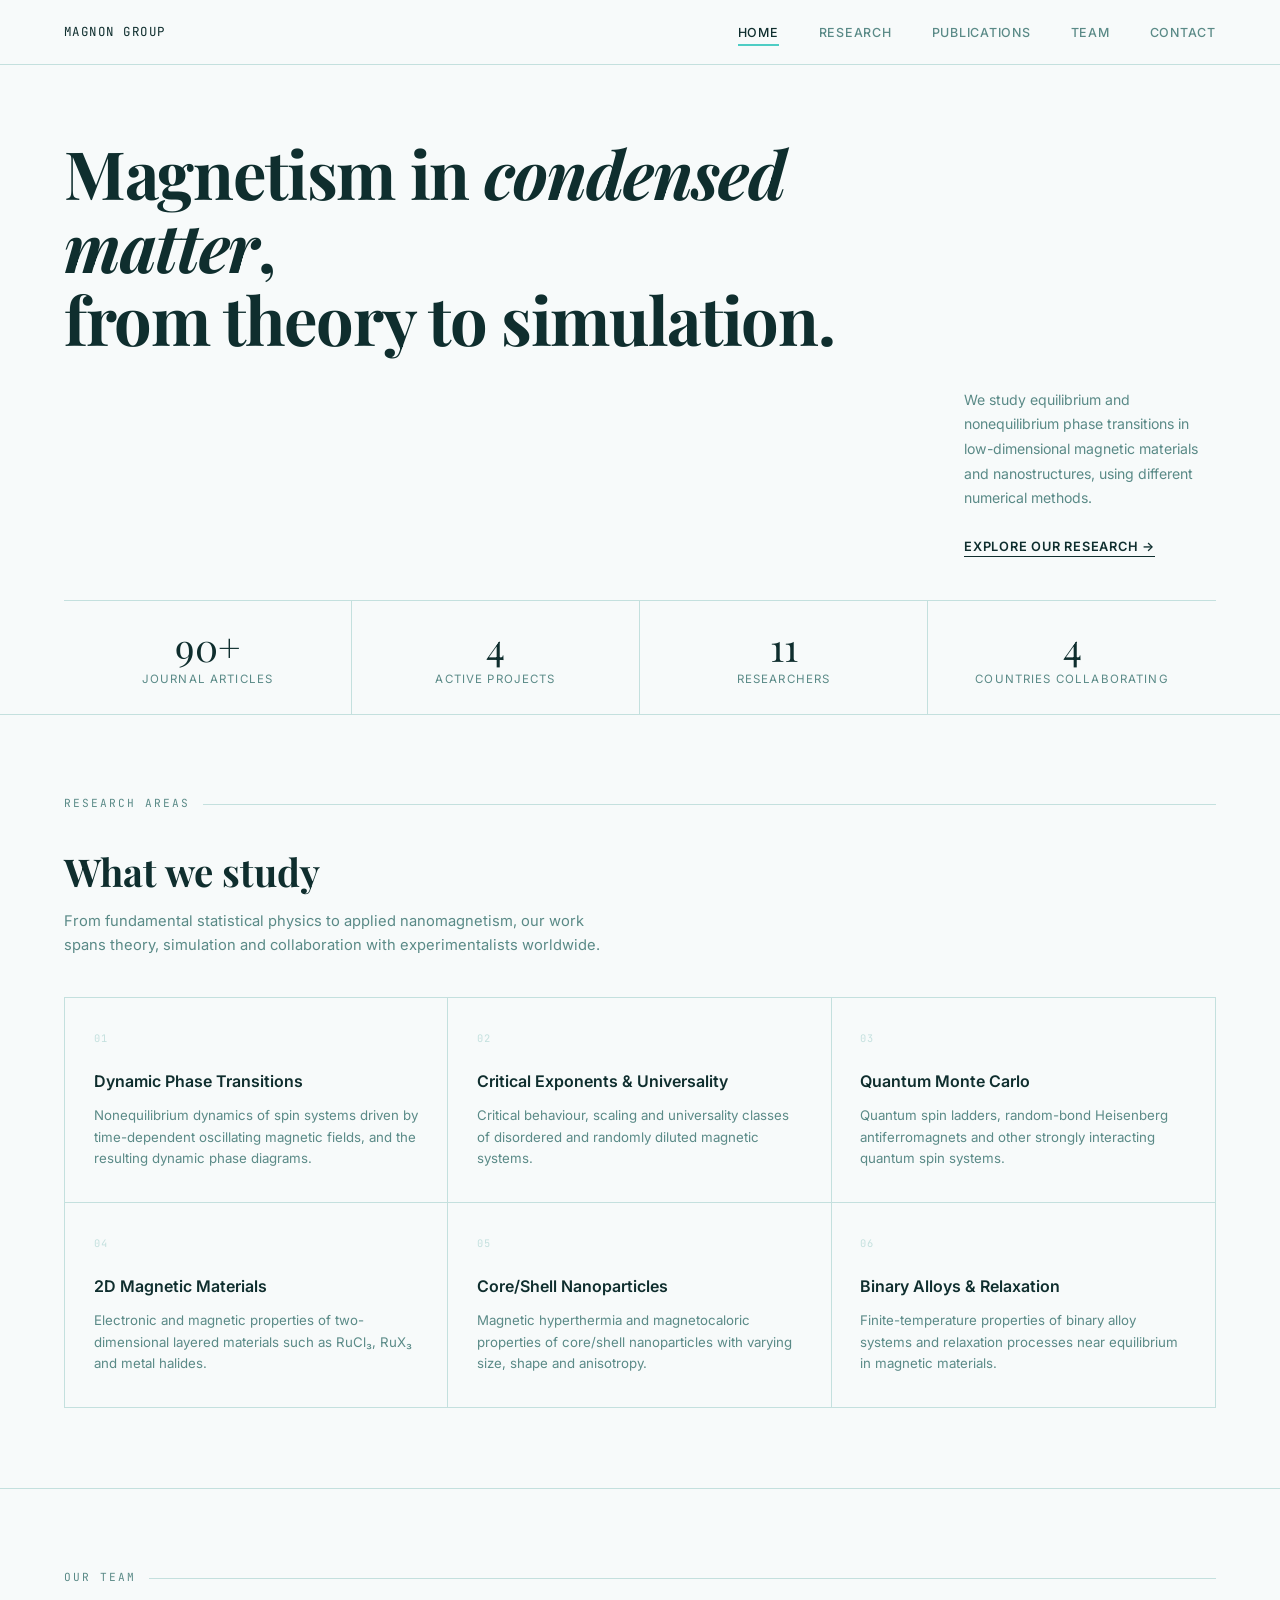
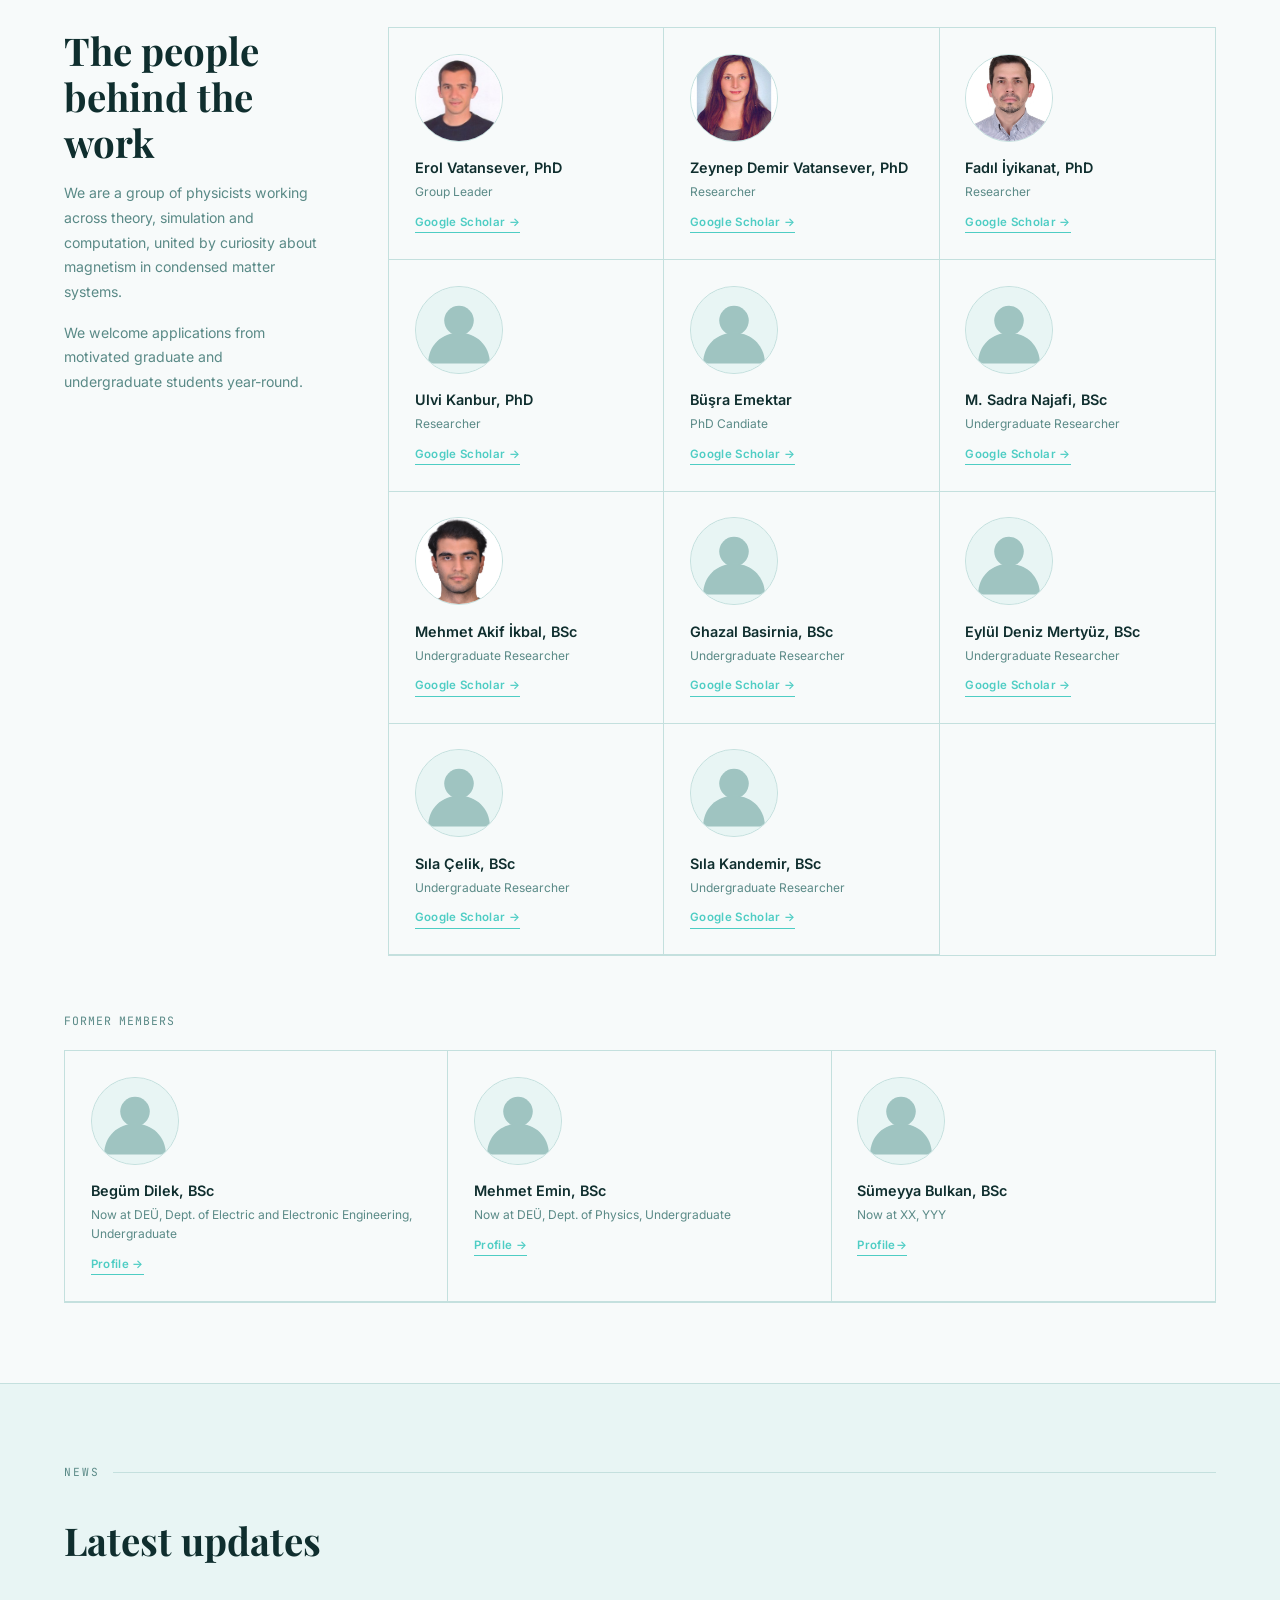
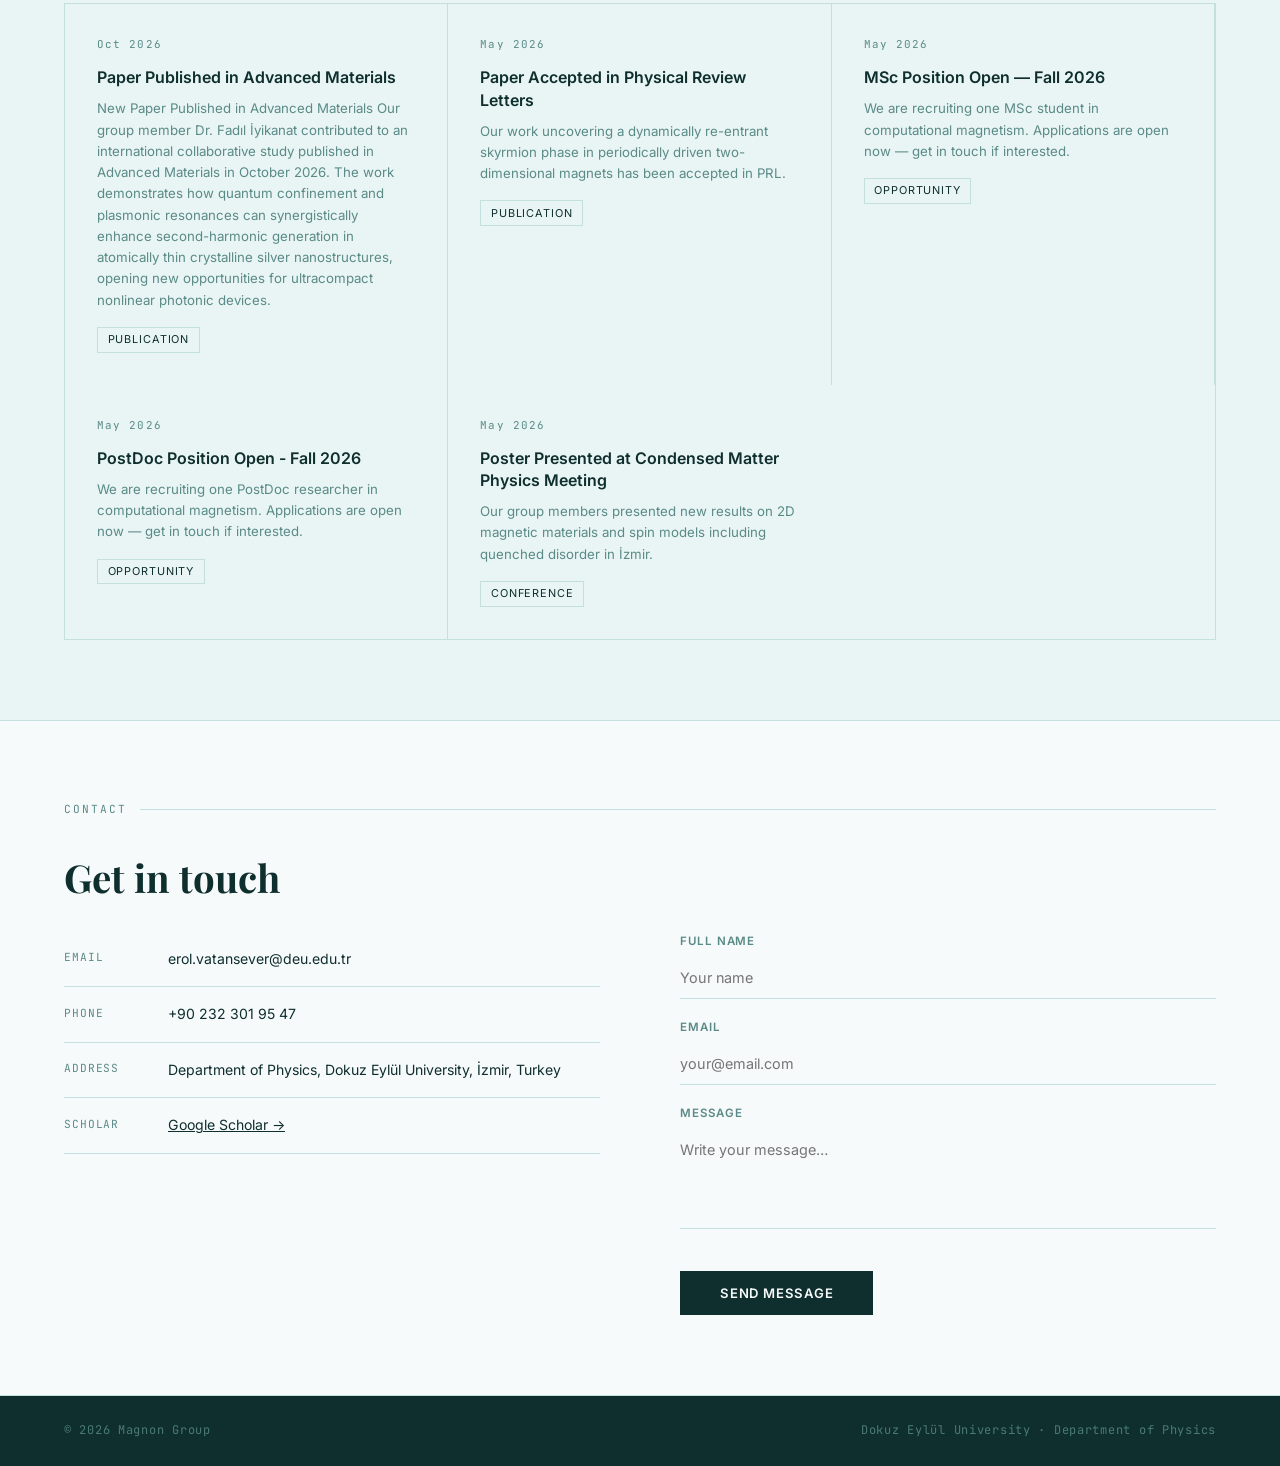
==== commit 1ec6ecce: "Add files via upload" ====
--- a/index.html
+++ b/index.html
@@ -98,13 +98,13 @@
       <div class="mc"><img class="mc-photo" src="images/erol-vatansever.jpeg" alt="Erol Vatansever, PhD"><div class="mc-name">Erol Vatansever, PhD</div><div class="mc-role">Group Leader</div><a class="mc-link" href="https://scholar.google.com/citations?user=gtV7lAQAAAAJ&hl=en">Google Scholar →</a></div>
       <div class="mc"><img class="mc-photo" src="images/zeynep-demir.jpeg" alt="Zeynep Demir Vatansever, PhD"><div class="mc-name">Zeynep Demir Vatansever, PhD</div><div class="mc-role">Researcher</div><a class="mc-link" href="https://scholar.google.com/citations?user=lhXgpDoAAAAJ&hl=tr">Google Scholar →</a></div>
       <div class="mc"><img class="mc-photo" src="images/fadil-iyikanat.jpeg" alt="Fadıl İyikanat, PhD"><div class="mc-name">Fadıl İyikanat, PhD</div><div class="mc-role">Researcher</div><a class="mc-link" href="https://scholar.google.com/citations?user=Ifz0yk0AAAAJ&hl=en">Google Scholar →</a></div>
-      <div class="mc"><img class="mc-photo" src="images/ulvi-kanbur.jpeg" alt="Ulvi Kanbur, PhD"><div class="mc-name">Ulvi Kanbur, PhD</div><div class="mc-role">Researcher</div><a class="mc-link" href="https://scholar.google.com/citations?user=NIyL16gAAAAJ&hl=tr">Google Scholar →</a></div>
-      <div class="mc"><img class="mc-photo" src="images/busra-emektar.jpeg" alt="Büşra Emektar"><div class="mc-name">Büşra Emektar</div><div class="mc-role">PhD Candiate</div><a class="mc-link" href="#">Google Scholar →</a></div>
-      <div class="mc"><img class="mc-photo" src="images/sadra-najafi.jpeg" alt="M. Sadra Najafi, BSc"><div class="mc-name">M. Sadra Najafi, BSc</div><div class="mc-role">Undergraduate Researcher</div><a class="mc-link" href="#">Google Scholar →</a></div>
+      <div class="mc"><img class="mc-photo" src="images/avatar-placeholder.svg" alt="Ulvi Kanbur, PhD"><div class="mc-name">Ulvi Kanbur, PhD</div><div class="mc-role">Researcher</div><a class="mc-link" href="https://scholar.google.com/citations?user=NIyL16gAAAAJ&hl=tr">Google Scholar →</a></div>
+      <div class="mc"><img class="mc-photo" src="images/avatar-placeholder.svg" alt="Büşra Emektar"><div class="mc-name">Büşra Emektar</div><div class="mc-role">PhD Candiate</div><a class="mc-link" href="#">Google Scholar →</a></div>
+      <div class="mc"><img class="mc-photo" src="images/avatar-placeholder.svg" alt="M. Sadra Najafi, BSc"><div class="mc-name">M. Sadra Najafi, BSc</div><div class="mc-role">Undergraduate Researcher</div><a class="mc-link" href="#">Google Scholar →</a></div>
       <div class="mc"><img class="mc-photo" src="images/mehmet-akif.jpeg" alt="Mehmet Akif İkbal, BSc"><div class="mc-name">Mehmet Akif İkbal, BSc</div><div class="mc-role">Undergraduate Researcher</div><a class="mc-link" href="#">Google Scholar →</a></div>
       <div class="mc"><img class="mc-photo" src="images/avatar-placeholder.svg" alt="Ghazal Basirnia, BSc"><div class="mc-name">Ghazal Basirnia, BSc</div><div class="mc-role">Undergraduate Researcher</div><a class="mc-link" href="#">Google Scholar →</a></div>
       <div class="mc"><img class="mc-photo" src="images/avatar-placeholder.svg" alt="Eylül Deniz Mertyüz, BSc"><div class="mc-name">Eylül Deniz Mertyüz, BSc</div><div class="mc-role">Undergraduate Researcher</div><a class="mc-link" href="#">Google Scholar →</a></div>
-      <div class="mc"><img class="mc-photo" src="images/sila-celik.jpeg" alt="Sıla Çelik, BSc"><div class="mc-name">Sıla Çelik, BSc</div><div class="mc-role">Undergraduate Researcher</div><a class="mc-link" href="#">Google Scholar →</a></div>
+      <div class="mc"><img class="mc-photo" src="images/avatar-placeholder.svg" alt="Sıla Çelik, BSc"><div class="mc-name">Sıla Çelik, BSc</div><div class="mc-role">Undergraduate Researcher</div><a class="mc-link" href="#">Google Scholar →</a></div>
       <div class="mc"><img class="mc-photo" src="images/avatar-placeholder.svg" alt="Sıla Kandemir, BSc"><div class="mc-name">Sıla Kandemir, BSc</div><div class="mc-role">Undergraduate Researcher</div><a class="mc-link" href="#">Google Scholar →</a></div>
 
     </div>
@@ -129,37 +129,16 @@
   <div class="news-grid">
     <!-- [EDIT] One .nc block per news item. -->
      <div class="nc">
-      <div class="nc-date">August 2026</div>
-      <h3>Paper Accepted in Physical Review E</h3>
-      <p>Using large-scale Monte Carlo simulations, we show that bond disorder dramatically speeds up the critical dynamics of the two-dimensional three-state Potts model, cutting the dynamic critical exponent by more than half. Despite this striking change in dynamics, the underlying static critical behavior remains in the same universality class as the pure model. We also find that both static and dynamic quantities fail to self-average in the disordered system.</p>
-      <a class="nc-link" href="https://journals.aps.org/pre/accepted/10.1103/7hy2-c47n" target="_blank">Read the paper →</a>
-      <span class="nc-tag">Publication</span>
-    </div>
-     <div class="nc">
-      <div class="nc-date">July 2026</div>
-      <h3>Our Work Featured by CIC nanoGUNE</h3>
-      <p>Our recent PRL paper on the discovery of a purely dynamic, re-entrant skyrmion phase in periodically driven 2D magnets has been highlighted in a research news feature by the Nanomagnetism Group at CIC nanoGUNE.</p>
-      <a class="nc-link" href="https://www.nanogune.eu/en/research/nanomagnetism/news/purely-dynamic-skyrmion-phase-discovered" target="_blank">Read the feature →</a>
-      <span class="nc-tag">Press</span>
-    </div>
-     <div class="nc">
-      <div class="nc-date">July 2026</div>
-      <h3>Computing Time Awarded on MareNostrum 5</h3>
-      <p>Our proposal requesting computing resources on MareNostrum 5, one of Europe's most powerful pre-exascale supercomputers hosted at the Barcelona Supercomputing Center (BSC), has been accepted. This allocation will support our large-scale Monte Carlo of low-dimensional magnetic materials over the coming months.</p>
-      <span class="nc-tag">Grant</span>
-    </div>
-     <div class="nc">
-      <div class="nc-date">June 2026</div>
-      <h3>Paper Accepted in Nature Communications</h3>
-      <p>Research by an international collaboration including our group member Dr. Fadıl İyikanat on enhancing the nonlinear optical response of atomically thin crystalline silver films has been accepted for publication in Nature Communications.</p>
-      <a class="nc-link" href="https://www.nature.com/articles/s41467-026-74804-4" target="_blank">Read the paper →</a>
+      <div class="nc-date">Oct 2026</div>
+      <h3>Paper Published in Advanced Materials</h3>
+      <p>New Paper Published in Advanced Materials
+      Our group member Dr. Fadıl İyikanat contributed to an international collaborative study published in Advanced Materials in October 2026. The work demonstrates how quantum confinement and plasmonic resonances can synergistically enhance second-harmonic generation in atomically thin crystalline silver nanostructures, opening new opportunities for ultracompact nonlinear photonic devices.</p>
       <span class="nc-tag">Publication</span>
     </div>
     <div class="nc">
       <div class="nc-date">May 2026</div>
       <h3>Paper Accepted in Physical Review Letters</h3>
       <p>Our work uncovering a dynamically re-entrant skyrmion phase in periodically driven two-dimensional magnets has been accepted in PRL.</p>
-      <a class="nc-link" href="https://journals.aps.org/prl/abstract/10.1103/jn9y-yfcw" target="_blank">Read the paper →</a>
       <span class="nc-tag">Publication</span>
     </div>
     <div class="nc">
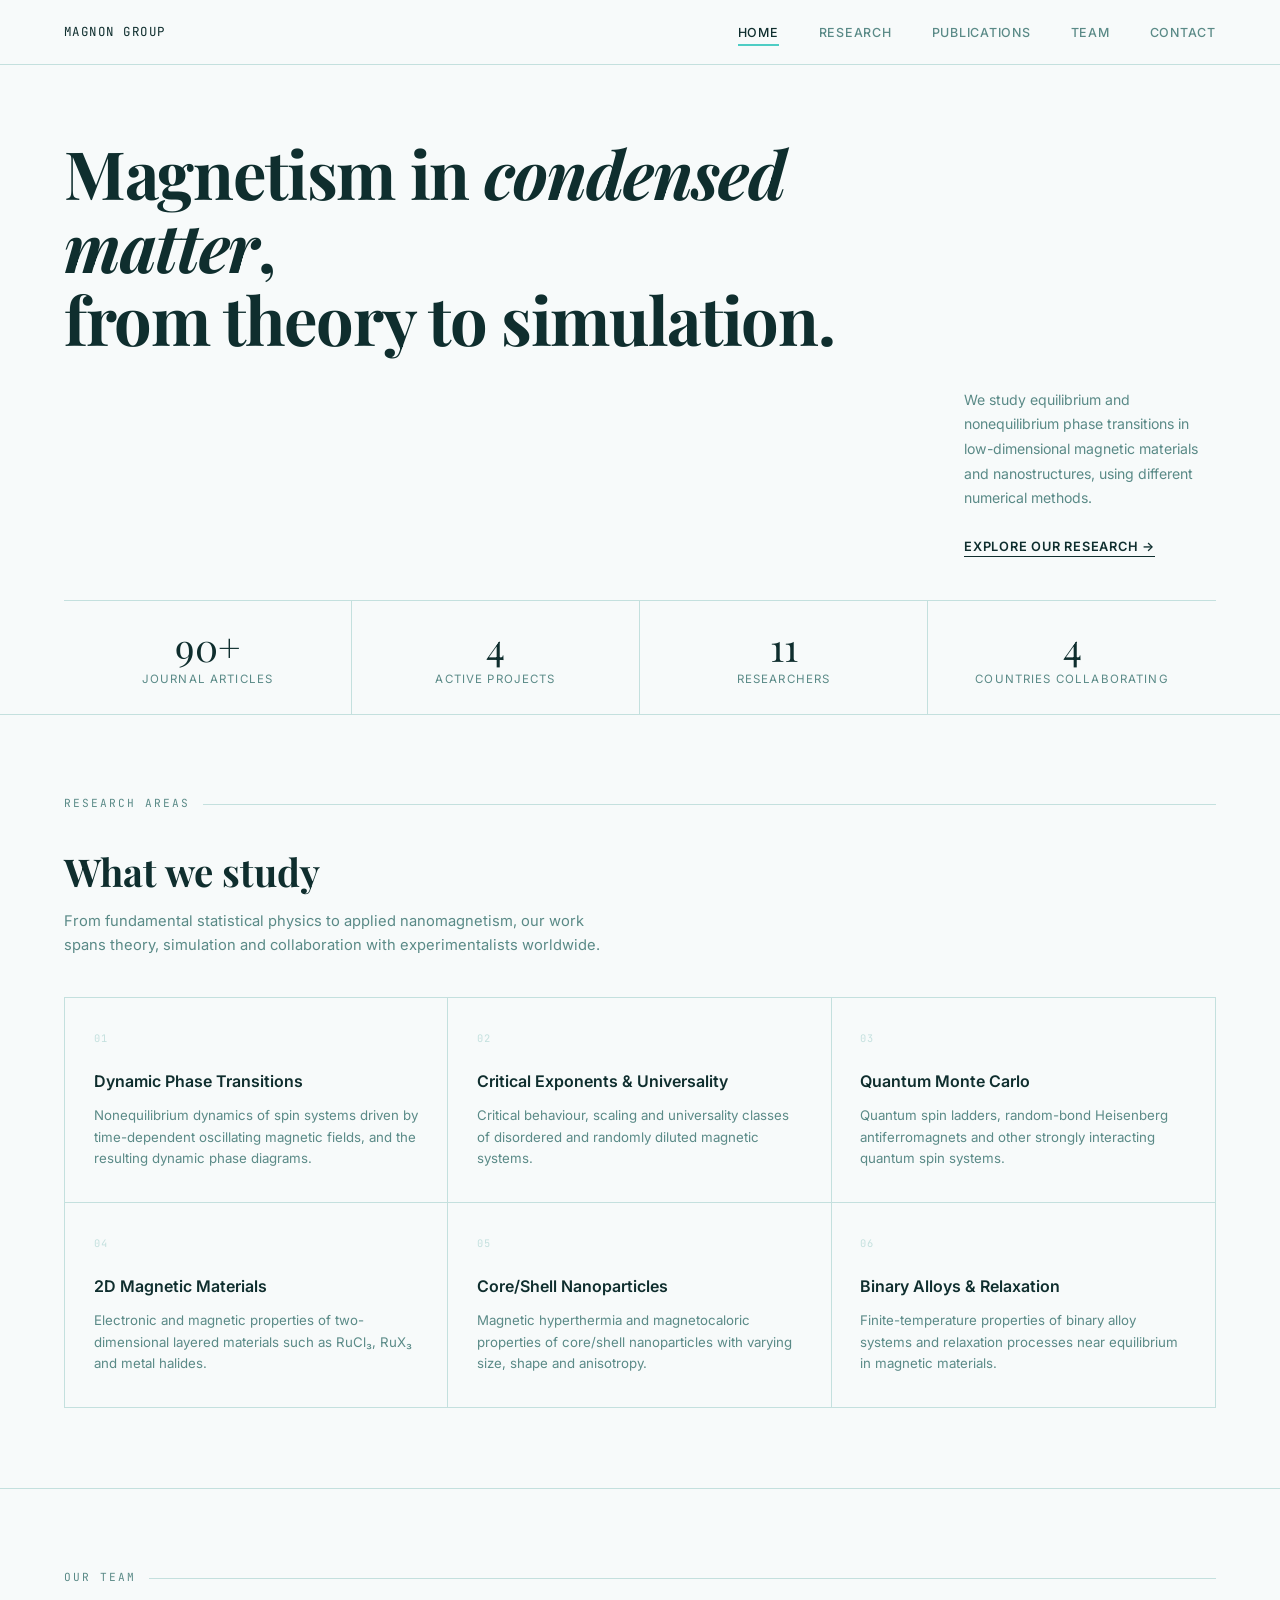
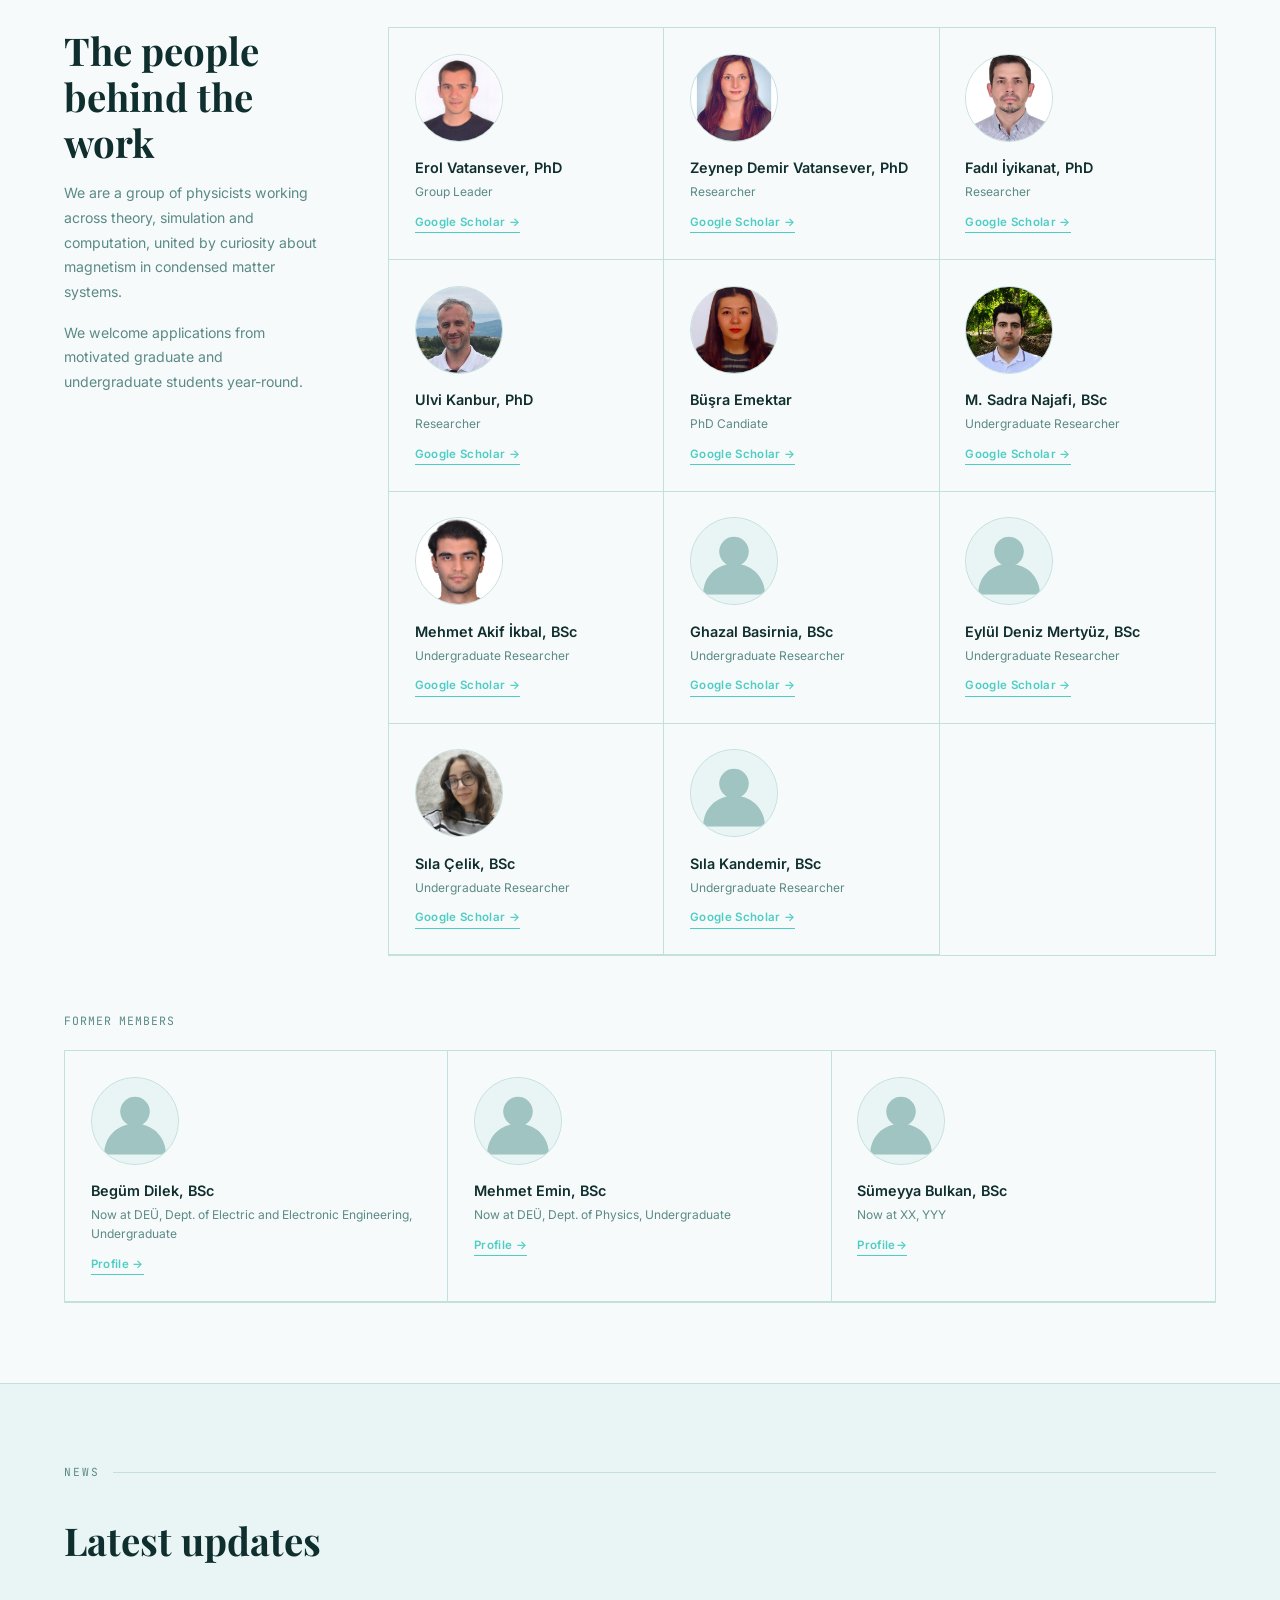
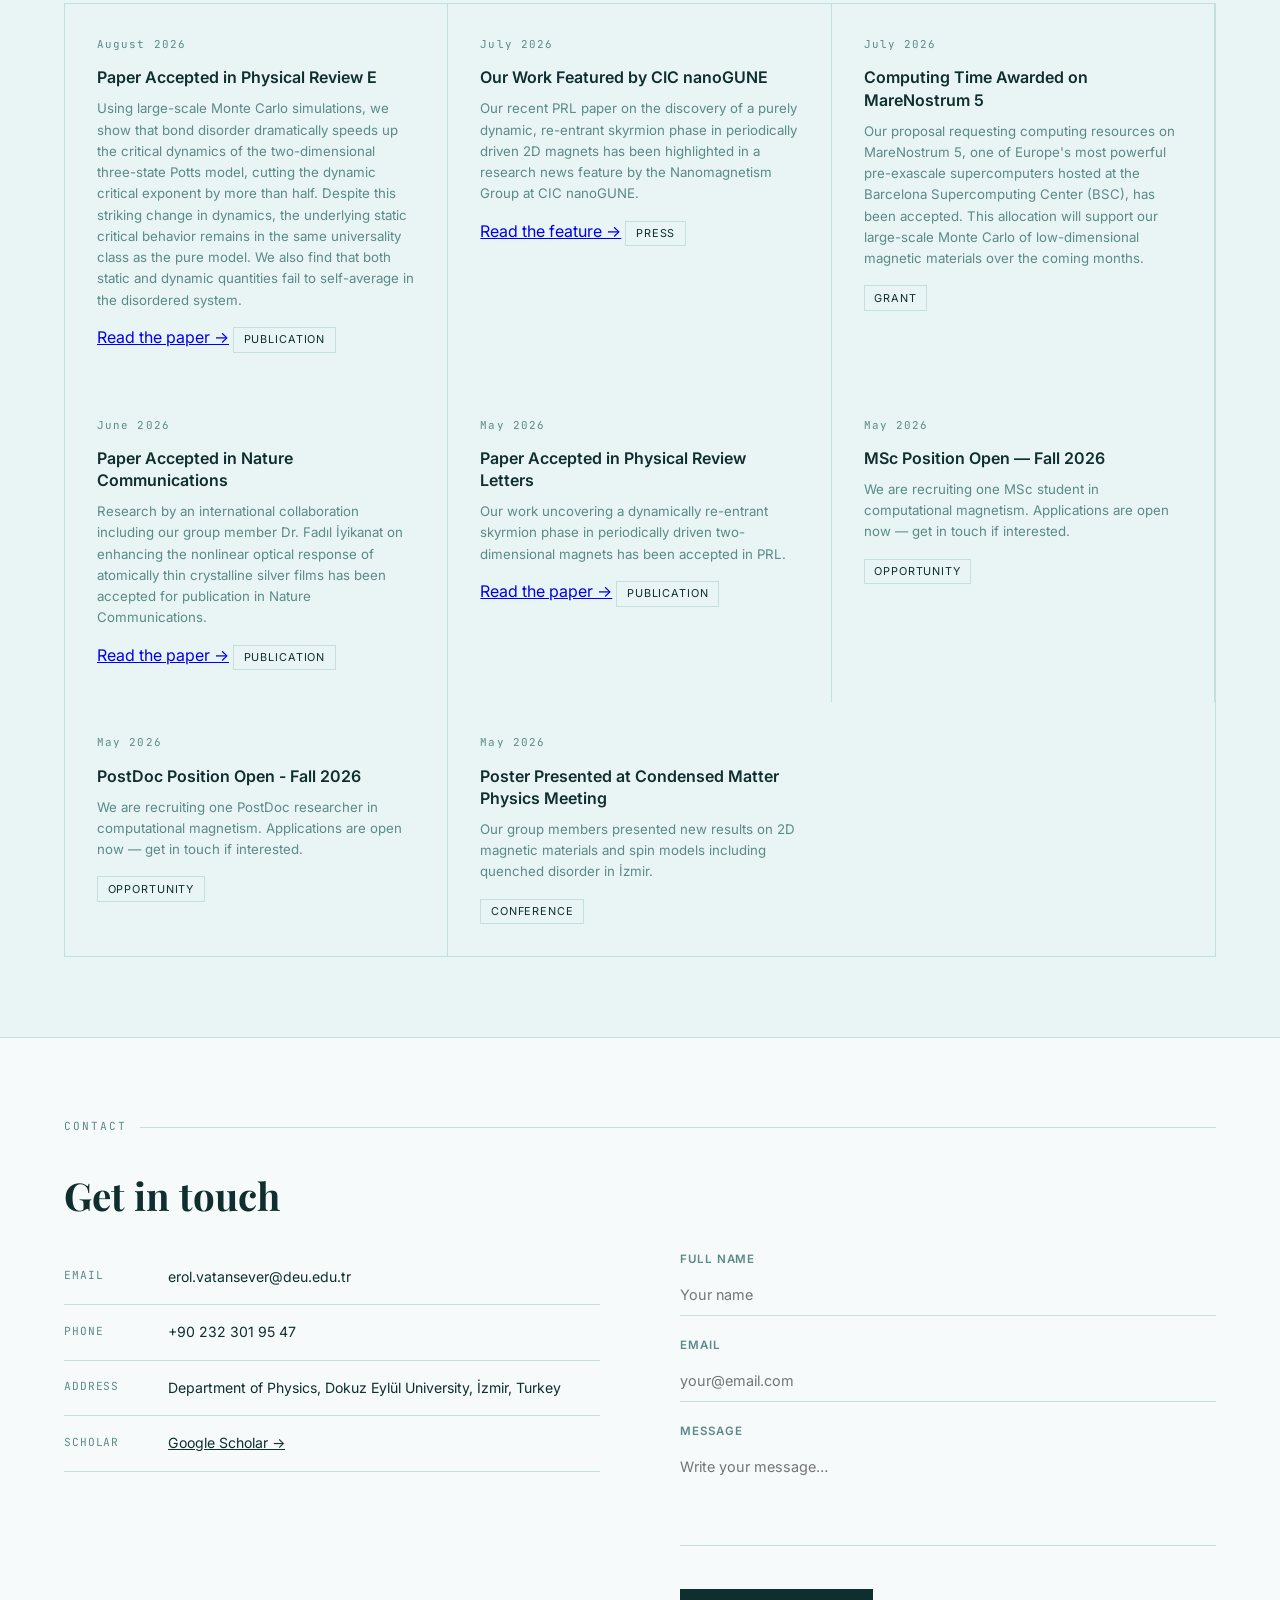
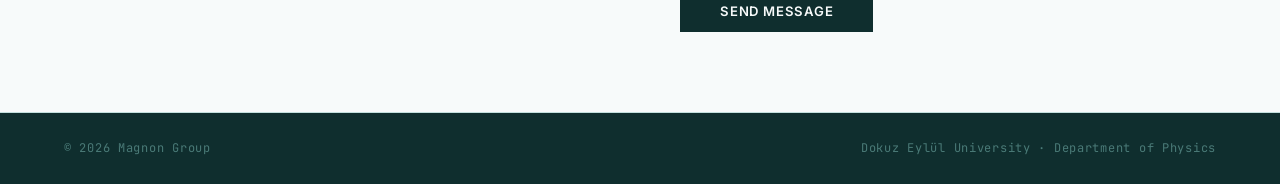
==== commit a128af05: "Add files via upload" ====
--- a/index.html
+++ b/index.html
@@ -98,13 +98,13 @@
       <div class="mc"><img class="mc-photo" src="images/erol-vatansever.jpeg" alt="Erol Vatansever, PhD"><div class="mc-name">Erol Vatansever, PhD</div><div class="mc-role">Group Leader</div><a class="mc-link" href="https://scholar.google.com/citations?user=gtV7lAQAAAAJ&hl=en">Google Scholar →</a></div>
       <div class="mc"><img class="mc-photo" src="images/zeynep-demir.jpeg" alt="Zeynep Demir Vatansever, PhD"><div class="mc-name">Zeynep Demir Vatansever, PhD</div><div class="mc-role">Researcher</div><a class="mc-link" href="https://scholar.google.com/citations?user=lhXgpDoAAAAJ&hl=tr">Google Scholar →</a></div>
       <div class="mc"><img class="mc-photo" src="images/fadil-iyikanat.jpeg" alt="Fadıl İyikanat, PhD"><div class="mc-name">Fadıl İyikanat, PhD</div><div class="mc-role">Researcher</div><a class="mc-link" href="https://scholar.google.com/citations?user=Ifz0yk0AAAAJ&hl=en">Google Scholar →</a></div>
-      <div class="mc"><img class="mc-photo" src="images/avatar-placeholder.svg" alt="Ulvi Kanbur, PhD"><div class="mc-name">Ulvi Kanbur, PhD</div><div class="mc-role">Researcher</div><a class="mc-link" href="https://scholar.google.com/citations?user=NIyL16gAAAAJ&hl=tr">Google Scholar →</a></div>
-      <div class="mc"><img class="mc-photo" src="images/avatar-placeholder.svg" alt="Büşra Emektar"><div class="mc-name">Büşra Emektar</div><div class="mc-role">PhD Candiate</div><a class="mc-link" href="#">Google Scholar →</a></div>
-      <div class="mc"><img class="mc-photo" src="images/avatar-placeholder.svg" alt="M. Sadra Najafi, BSc"><div class="mc-name">M. Sadra Najafi, BSc</div><div class="mc-role">Undergraduate Researcher</div><a class="mc-link" href="#">Google Scholar →</a></div>
+      <div class="mc"><img class="mc-photo" src="images/ulvi-kanbur.jpeg" alt="Ulvi Kanbur, PhD"><div class="mc-name">Ulvi Kanbur, PhD</div><div class="mc-role">Researcher</div><a class="mc-link" href="https://scholar.google.com/citations?user=NIyL16gAAAAJ&hl=tr">Google Scholar →</a></div>
+      <div class="mc"><img class="mc-photo" src="images/busra-emektar.jpeg" alt="Büşra Emektar"><div class="mc-name">Büşra Emektar</div><div class="mc-role">PhD Candiate</div><a class="mc-link" href="#">Google Scholar →</a></div>
+      <div class="mc"><img class="mc-photo" src="images/sadra-najafi.jpeg" alt="M. Sadra Najafi, BSc"><div class="mc-name">M. Sadra Najafi, BSc</div><div class="mc-role">Undergraduate Researcher</div><a class="mc-link" href="#">Google Scholar →</a></div>
       <div class="mc"><img class="mc-photo" src="images/mehmet-akif.jpeg" alt="Mehmet Akif İkbal, BSc"><div class="mc-name">Mehmet Akif İkbal, BSc</div><div class="mc-role">Undergraduate Researcher</div><a class="mc-link" href="#">Google Scholar →</a></div>
       <div class="mc"><img class="mc-photo" src="images/avatar-placeholder.svg" alt="Ghazal Basirnia, BSc"><div class="mc-name">Ghazal Basirnia, BSc</div><div class="mc-role">Undergraduate Researcher</div><a class="mc-link" href="#">Google Scholar →</a></div>
       <div class="mc"><img class="mc-photo" src="images/avatar-placeholder.svg" alt="Eylül Deniz Mertyüz, BSc"><div class="mc-name">Eylül Deniz Mertyüz, BSc</div><div class="mc-role">Undergraduate Researcher</div><a class="mc-link" href="#">Google Scholar →</a></div>
-      <div class="mc"><img class="mc-photo" src="images/avatar-placeholder.svg" alt="Sıla Çelik, BSc"><div class="mc-name">Sıla Çelik, BSc</div><div class="mc-role">Undergraduate Researcher</div><a class="mc-link" href="#">Google Scholar →</a></div>
+      <div class="mc"><img class="mc-photo" src="images/sila-celik.jpeg" alt="Sıla Çelik, BSc"><div class="mc-name">Sıla Çelik, BSc</div><div class="mc-role">Undergraduate Researcher</div><a class="mc-link" href="#">Google Scholar →</a></div>
       <div class="mc"><img class="mc-photo" src="images/avatar-placeholder.svg" alt="Sıla Kandemir, BSc"><div class="mc-name">Sıla Kandemir, BSc</div><div class="mc-role">Undergraduate Researcher</div><a class="mc-link" href="#">Google Scholar →</a></div>
 
     </div>
@@ -129,16 +129,37 @@
   <div class="news-grid">
     <!-- [EDIT] One .nc block per news item. -->
      <div class="nc">
-      <div class="nc-date">Oct 2026</div>
-      <h3>Paper Published in Advanced Materials</h3>
-      <p>New Paper Published in Advanced Materials
-      Our group member Dr. Fadıl İyikanat contributed to an international collaborative study published in Advanced Materials in October 2026. The work demonstrates how quantum confinement and plasmonic resonances can synergistically enhance second-harmonic generation in atomically thin crystalline silver nanostructures, opening new opportunities for ultracompact nonlinear photonic devices.</p>
+      <div class="nc-date">August 2026</div>
+      <h3>Paper Accepted in Physical Review E</h3>
+      <p>Using large-scale Monte Carlo simulations, we show that bond disorder dramatically speeds up the critical dynamics of the two-dimensional three-state Potts model, cutting the dynamic critical exponent by more than half. Despite this striking change in dynamics, the underlying static critical behavior remains in the same universality class as the pure model. We also find that both static and dynamic quantities fail to self-average in the disordered system.</p>
+      <a class="nc-link" href="https://journals.aps.org/pre/accepted/10.1103/7hy2-c47n" target="_blank">Read the paper →</a>
+      <span class="nc-tag">Publication</span>
+    </div>
+     <div class="nc">
+      <div class="nc-date">July 2026</div>
+      <h3>Our Work Featured by CIC nanoGUNE</h3>
+      <p>Our recent PRL paper on the discovery of a purely dynamic, re-entrant skyrmion phase in periodically driven 2D magnets has been highlighted in a research news feature by the Nanomagnetism Group at CIC nanoGUNE.</p>
+      <a class="nc-link" href="https://www.nanogune.eu/en/research/nanomagnetism/news/purely-dynamic-skyrmion-phase-discovered" target="_blank">Read the feature →</a>
+      <span class="nc-tag">Press</span>
+    </div>
+     <div class="nc">
+      <div class="nc-date">July 2026</div>
+      <h3>Computing Time Awarded on MareNostrum 5</h3>
+      <p>Our proposal requesting computing resources on MareNostrum 5, one of Europe's most powerful pre-exascale supercomputers hosted at the Barcelona Supercomputing Center (BSC), has been accepted. This allocation will support our large-scale Monte Carlo of low-dimensional magnetic materials over the coming months.</p>
+      <span class="nc-tag">Grant</span>
+    </div>
+     <div class="nc">
+      <div class="nc-date">June 2026</div>
+      <h3>Paper Accepted in Nature Communications</h3>
+      <p>Research by an international collaboration including our group member Dr. Fadıl İyikanat on enhancing the nonlinear optical response of atomically thin crystalline silver films has been accepted for publication in Nature Communications.</p>
+      <a class="nc-link" href="https://www.nature.com/articles/s41467-026-74804-4" target="_blank">Read the paper →</a>
       <span class="nc-tag">Publication</span>
     </div>
     <div class="nc">
       <div class="nc-date">May 2026</div>
       <h3>Paper Accepted in Physical Review Letters</h3>
       <p>Our work uncovering a dynamically re-entrant skyrmion phase in periodically driven two-dimensional magnets has been accepted in PRL.</p>
+      <a class="nc-link" href="https://journals.aps.org/prl/abstract/10.1103/jn9y-yfcw" target="_blank">Read the paper →</a>
       <span class="nc-tag">Publication</span>
     </div>
     <div class="nc">
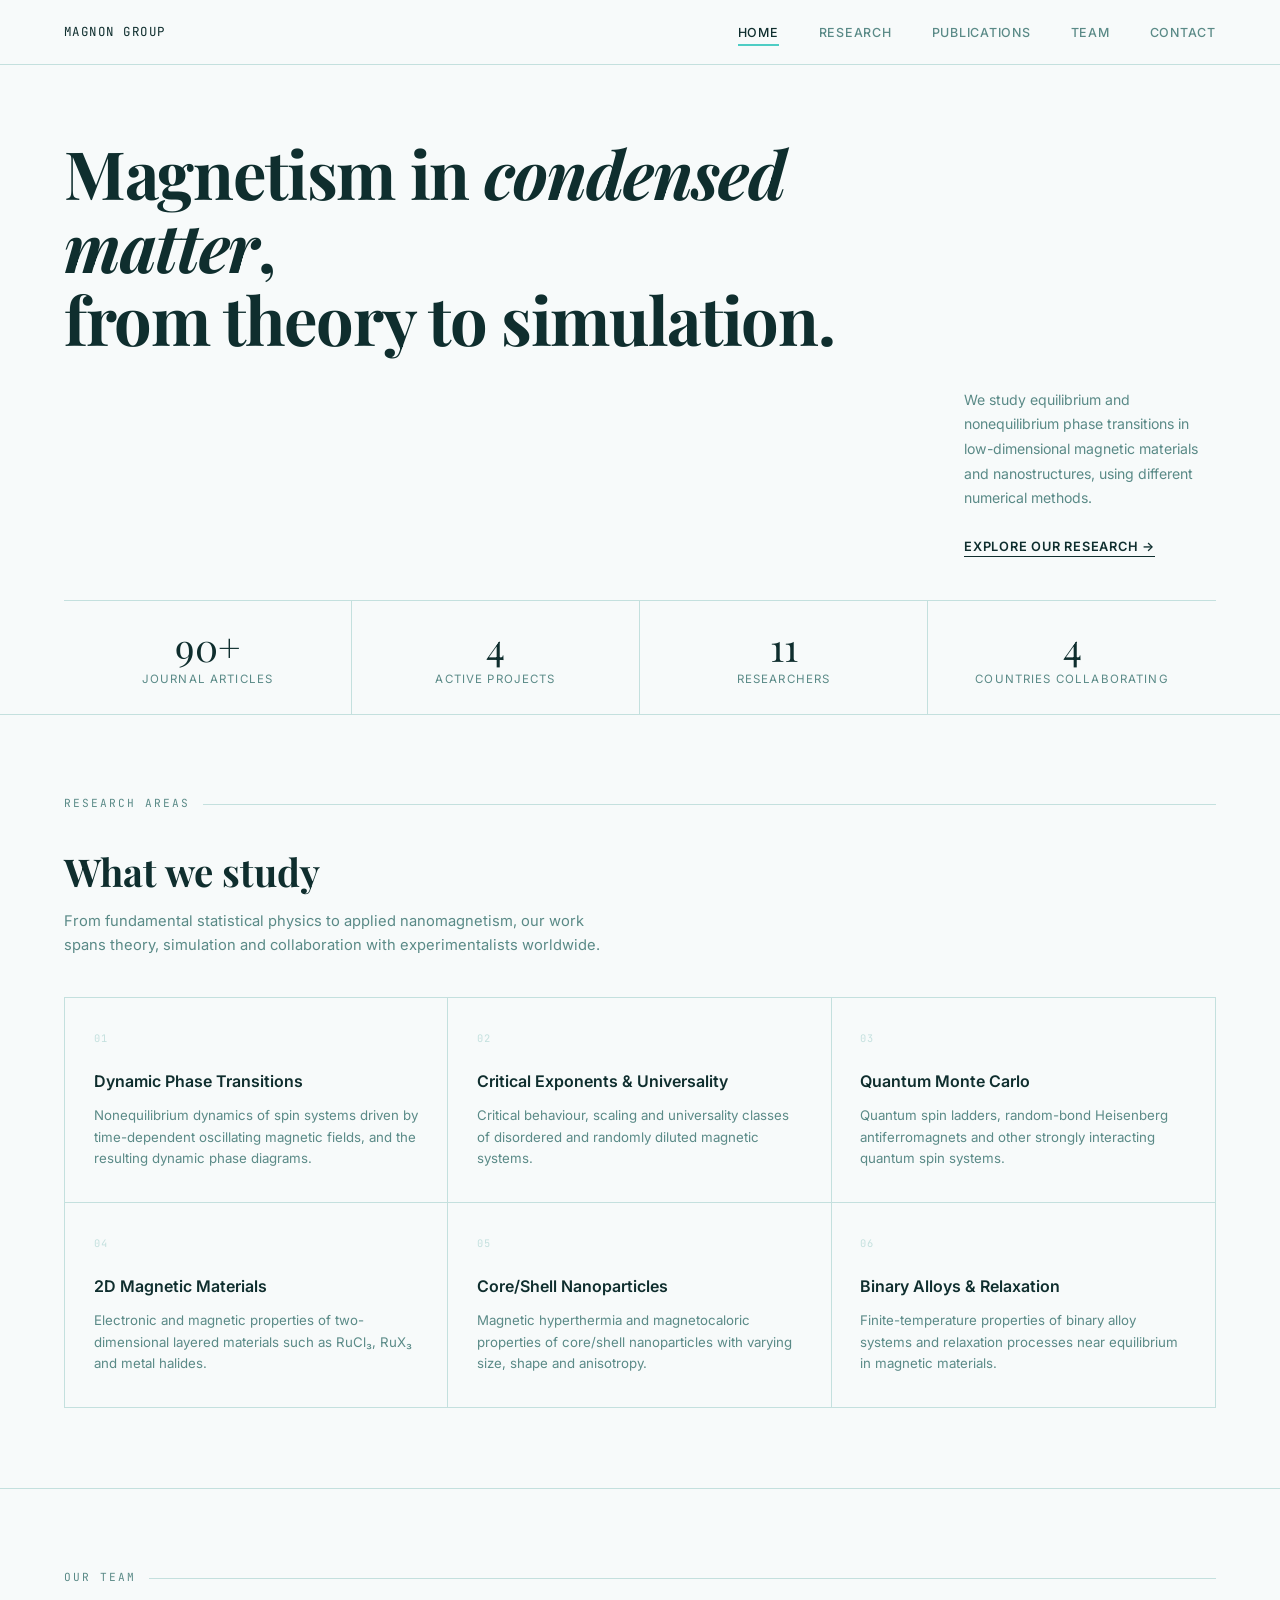
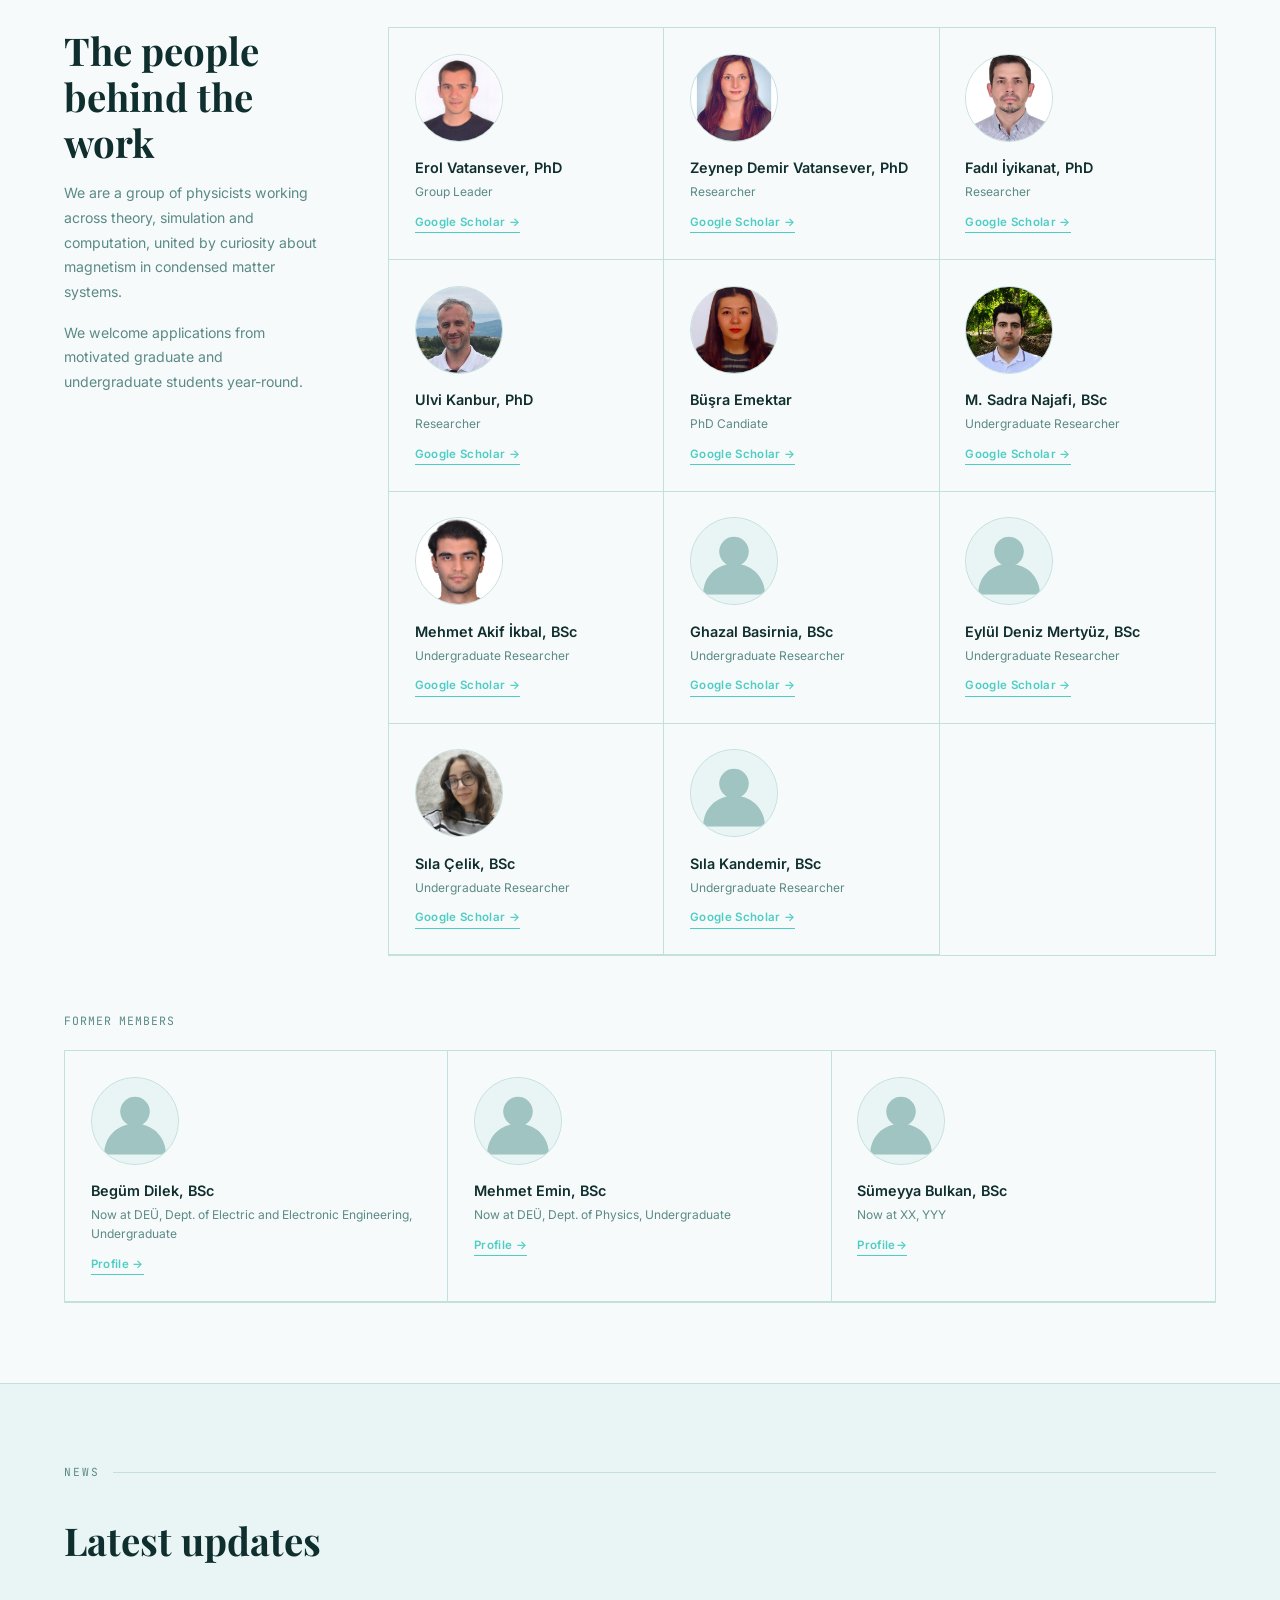
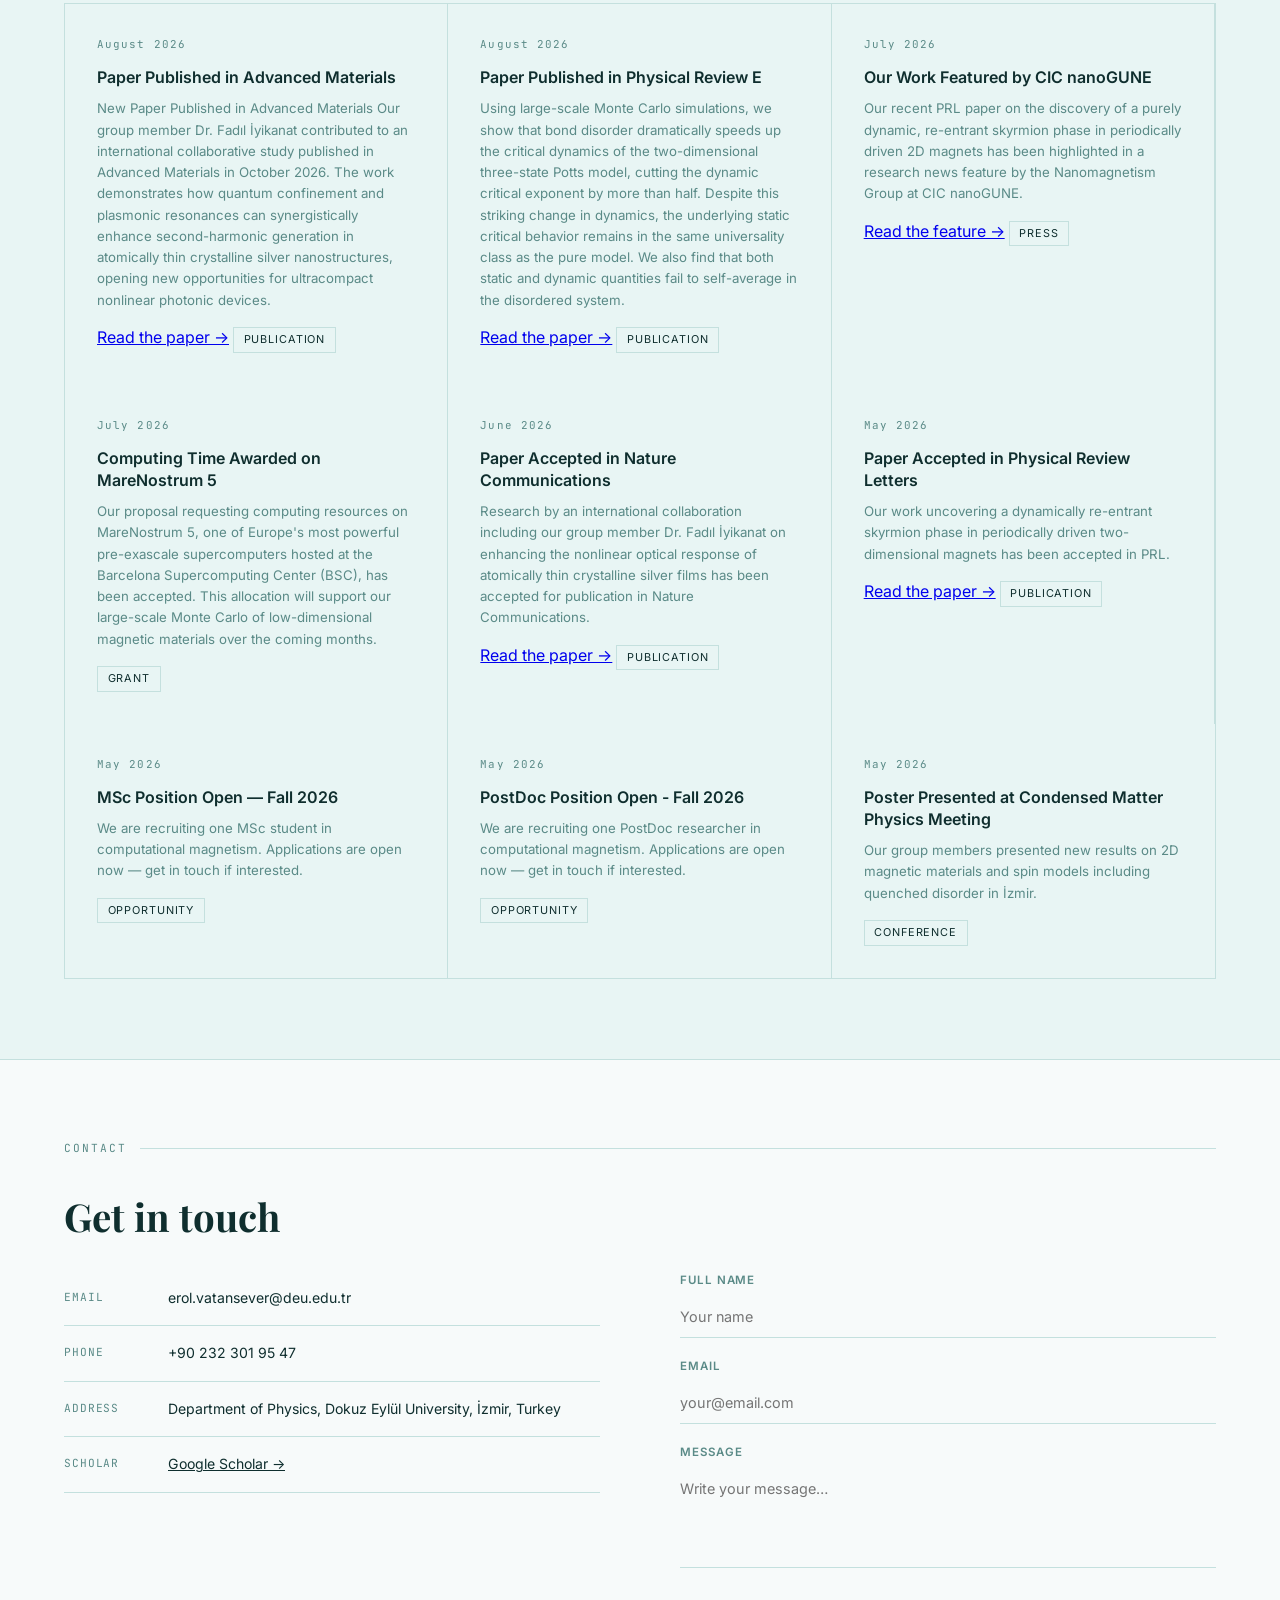
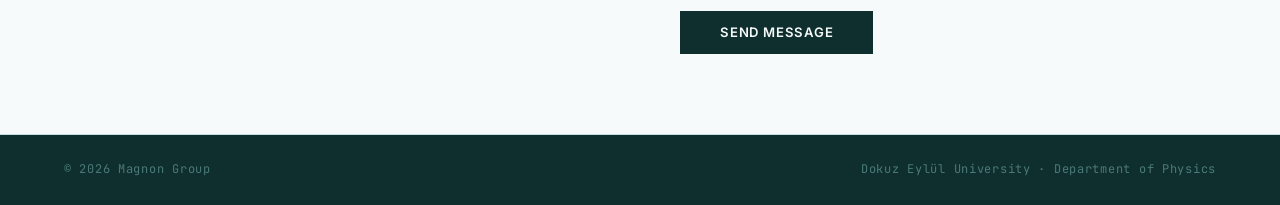
==== commit 11a44adf: "Add files via upload" ====
--- a/index.html
+++ b/index.html
@@ -130,7 +130,15 @@
     <!-- [EDIT] One .nc block per news item. -->
      <div class="nc">
       <div class="nc-date">August 2026</div>
-      <h3>Paper Accepted in Physical Review E</h3>
+      <h3>Paper Published in Advanced Materials</h3>
+      <p>New Paper Published in Advanced Materials
+Our group member Dr. Fadıl İyikanat contributed to an international collaborative study published in Advanced Materials in October 2026. The work demonstrates how quantum confinement and plasmonic resonances can synergistically enhance second-harmonic generation in atomically thin crystalline silver nanostructures, opening new opportunities for ultracompact nonlinear photonic devices.</p>
+      <a class="nc-link" href="https://advanced.onlinelibrary.wiley.com/doi/full/10.1002/adma.75217" target="_blank">Read the paper →</a>
+      <span class="nc-tag">Publication</span>
+    </div>
+     <div class="nc">
+      <div class="nc-date">August 2026</div>
+      <h3>Paper Published in Physical Review E</h3>
       <p>Using large-scale Monte Carlo simulations, we show that bond disorder dramatically speeds up the critical dynamics of the two-dimensional three-state Potts model, cutting the dynamic critical exponent by more than half. Despite this striking change in dynamics, the underlying static critical behavior remains in the same universality class as the pure model. We also find that both static and dynamic quantities fail to self-average in the disordered system.</p>
       <a class="nc-link" href="https://journals.aps.org/pre/accepted/10.1103/7hy2-c47n" target="_blank">Read the paper →</a>
       <span class="nc-tag">Publication</span>
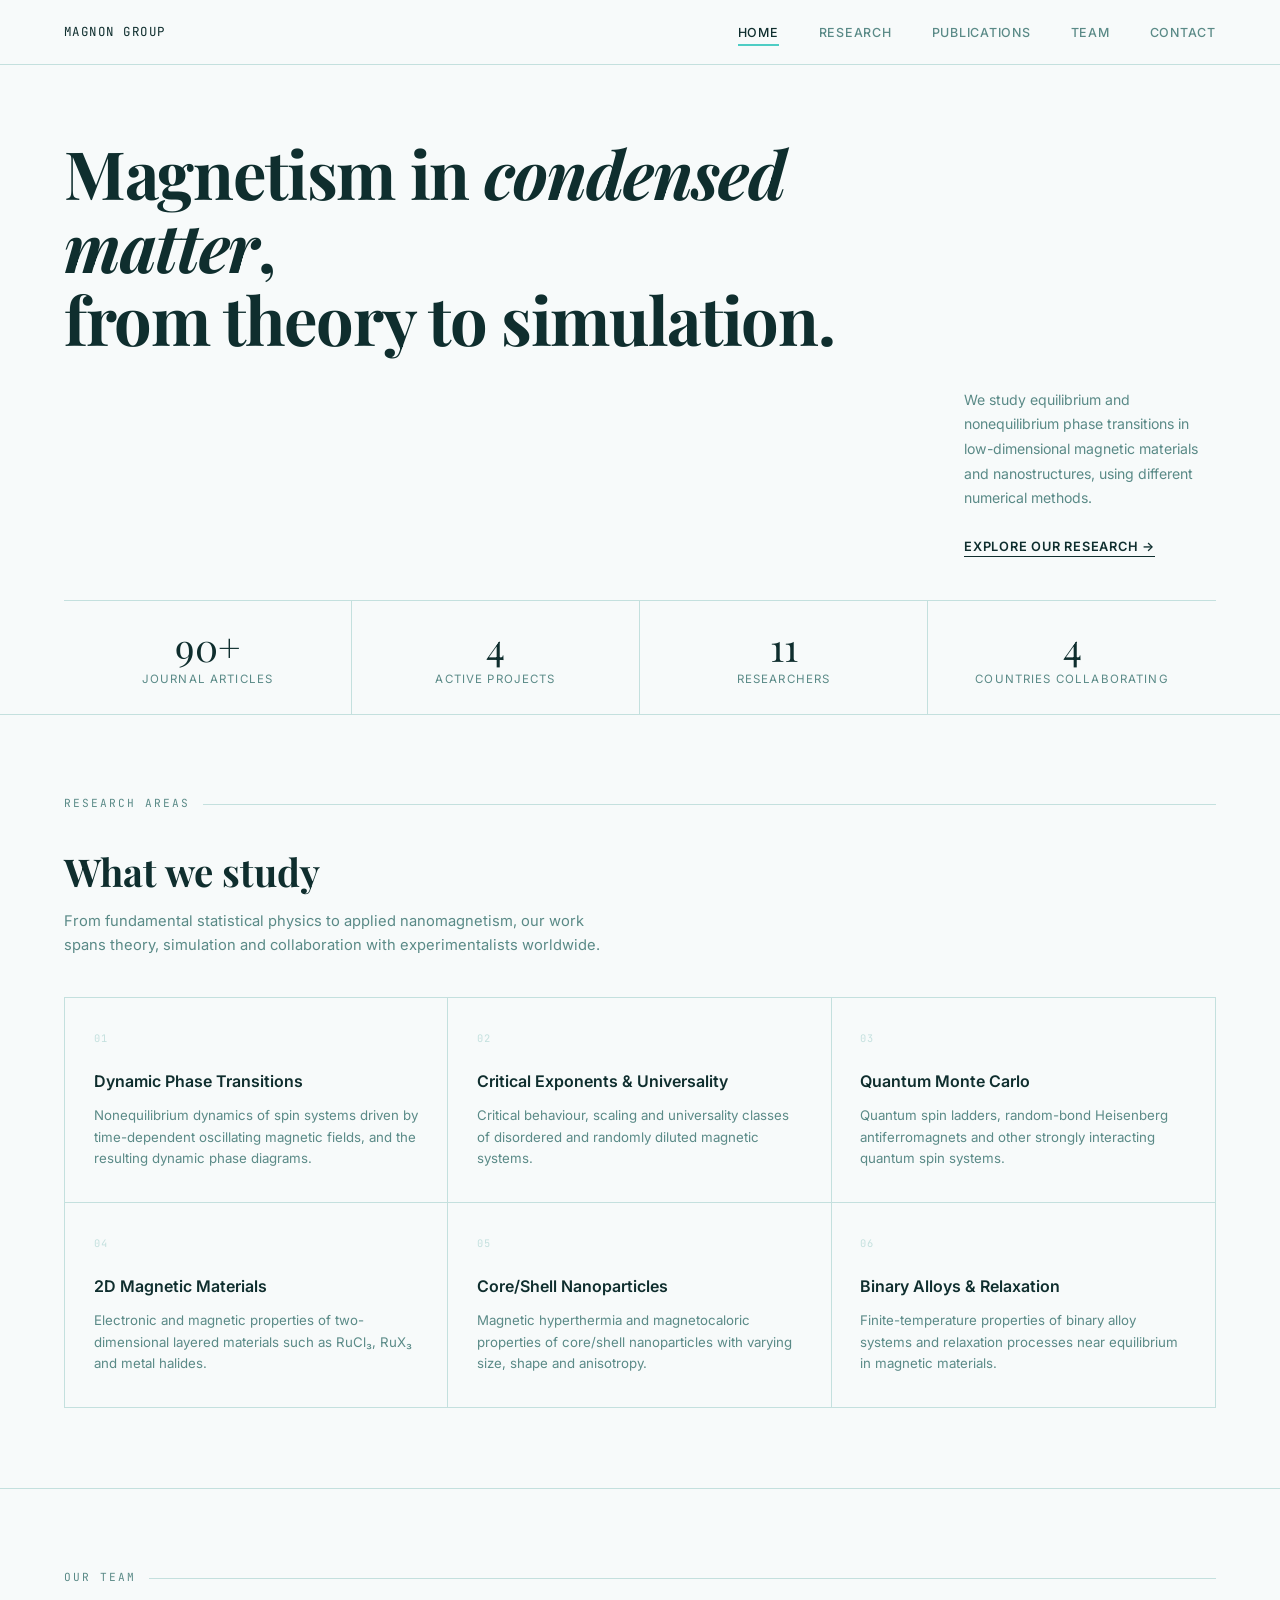
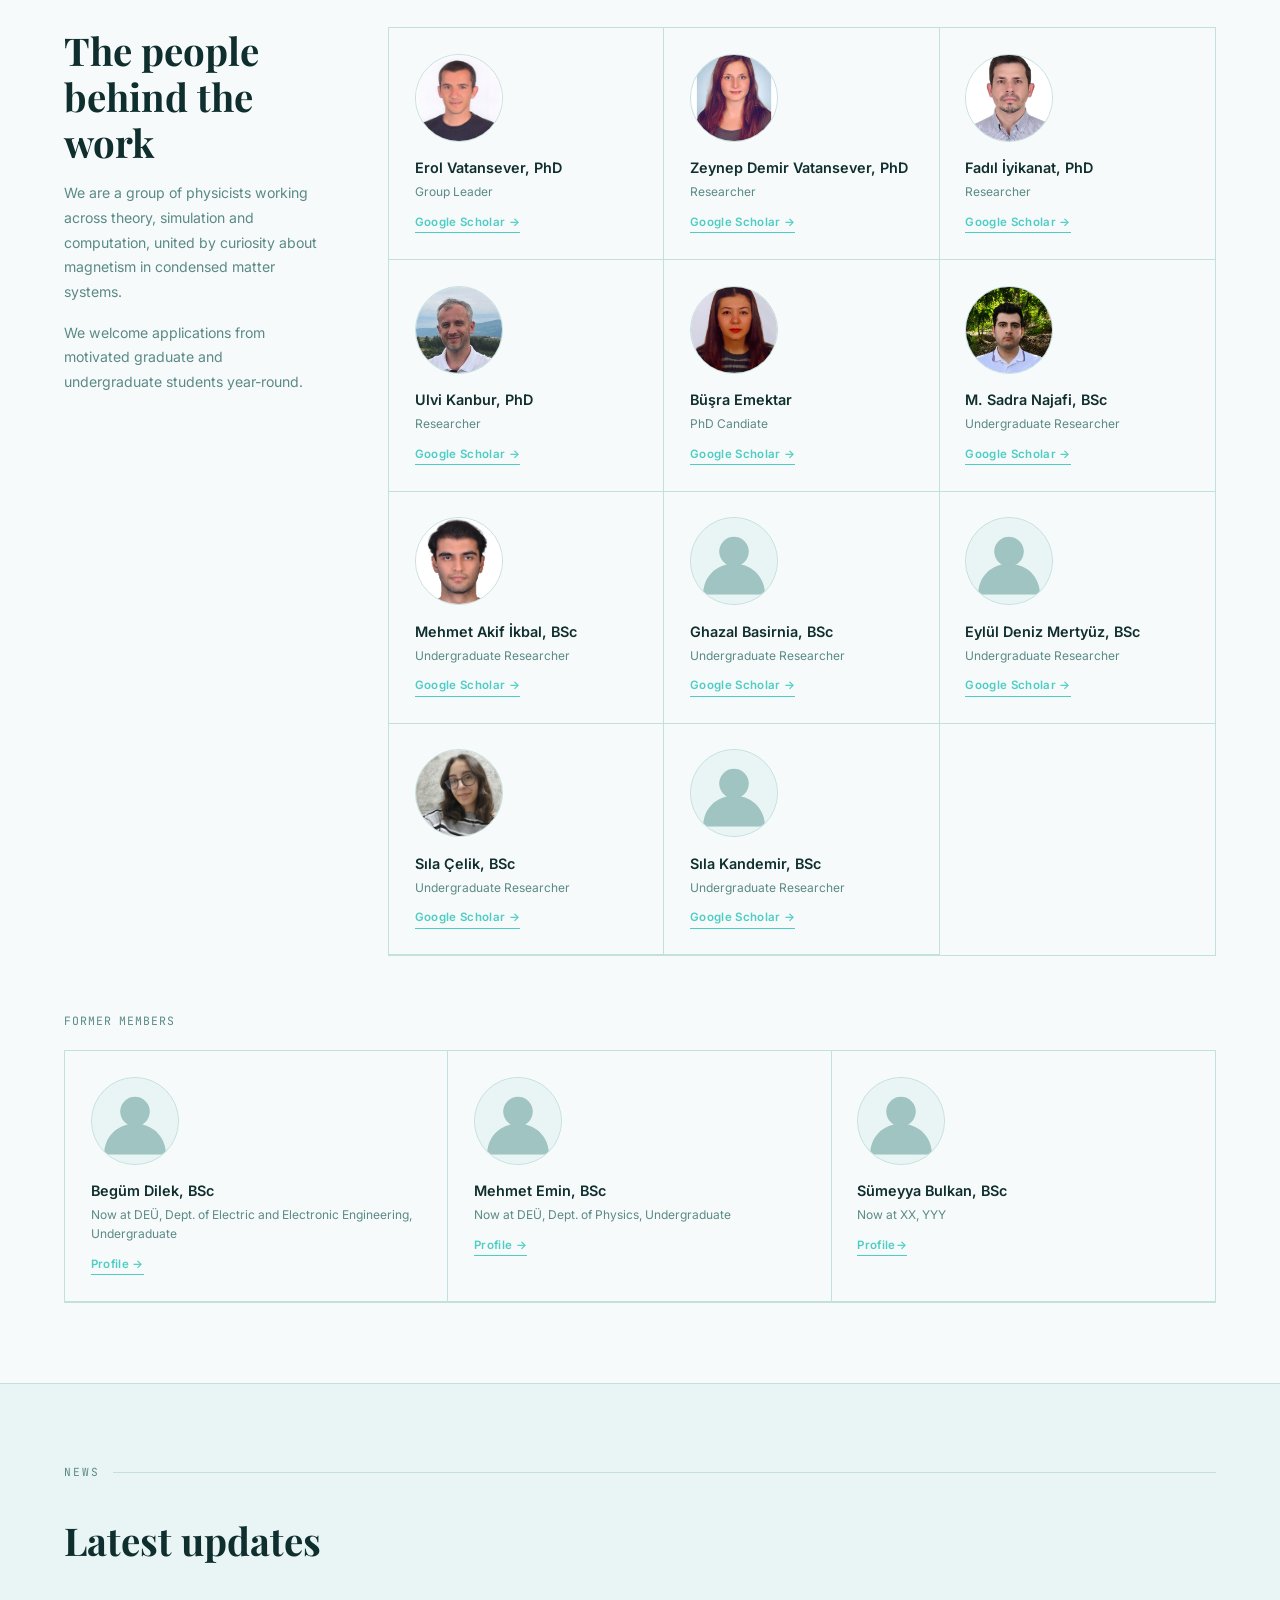
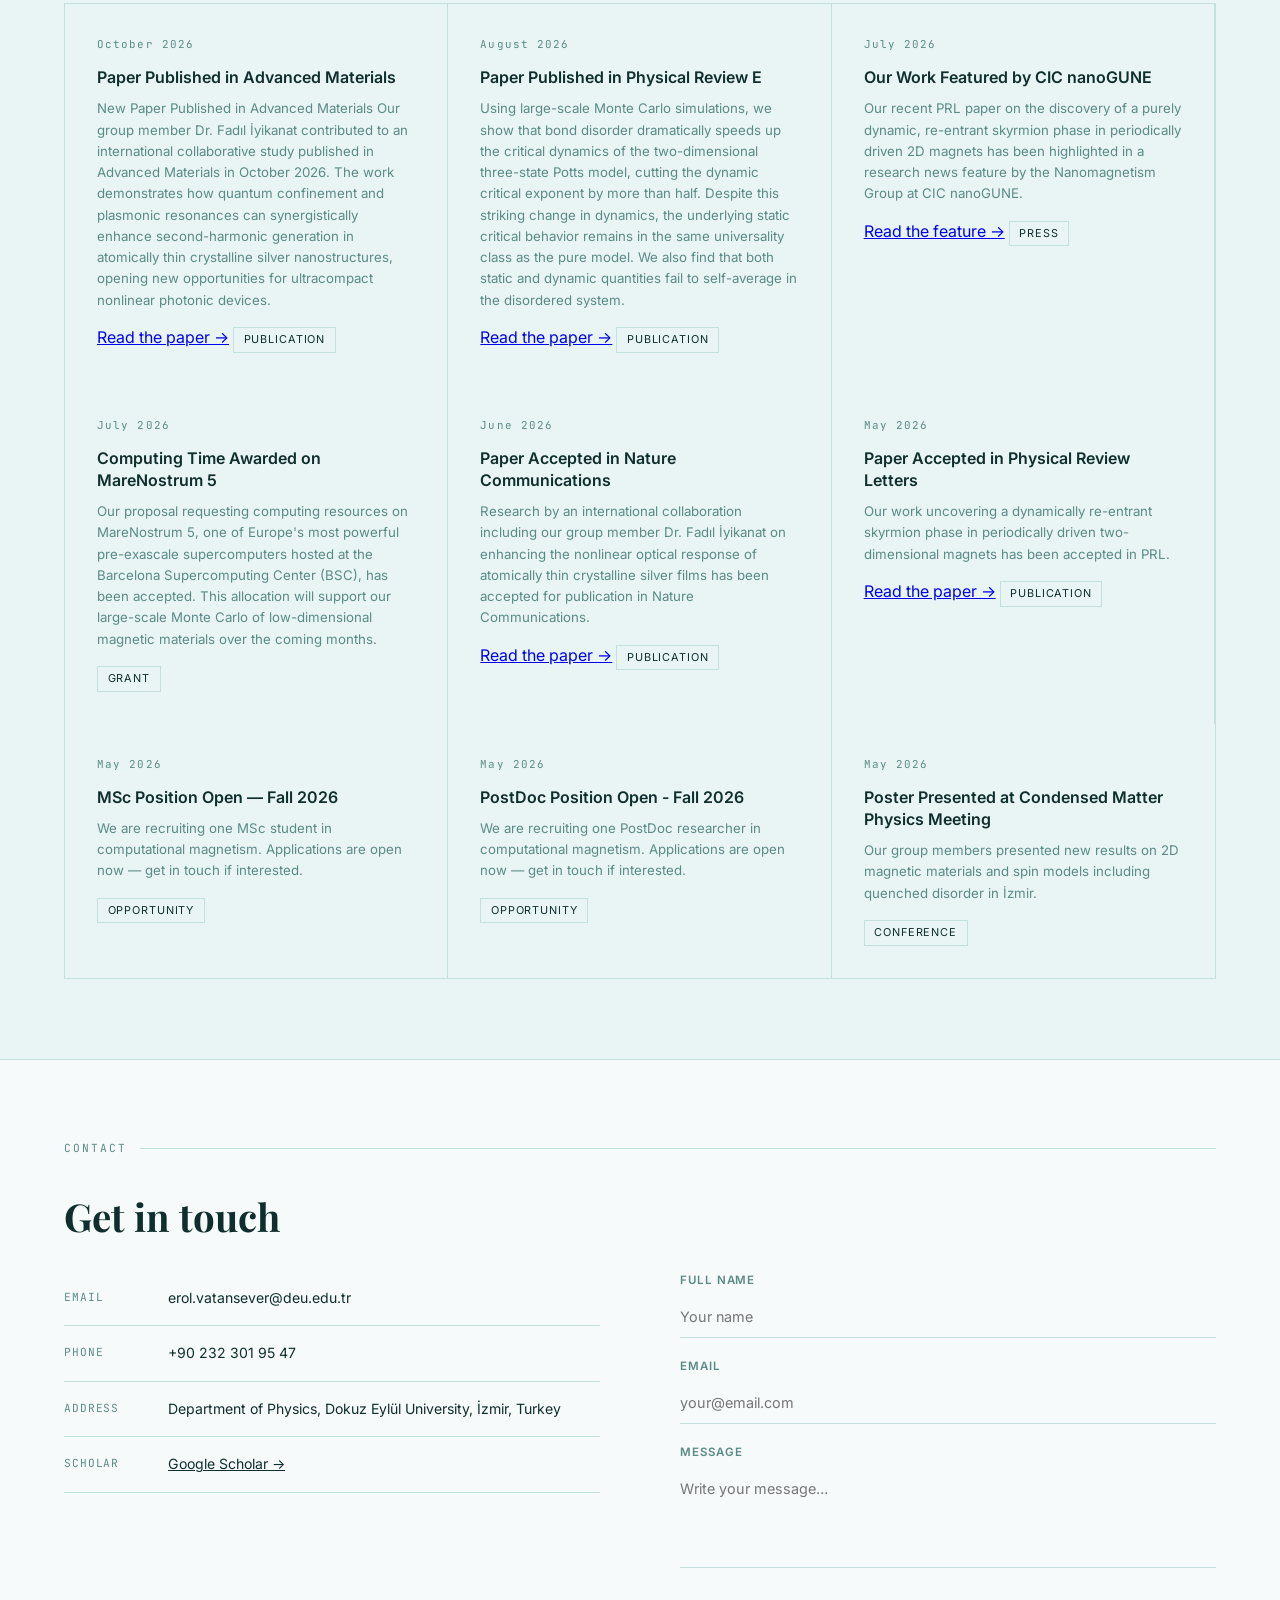
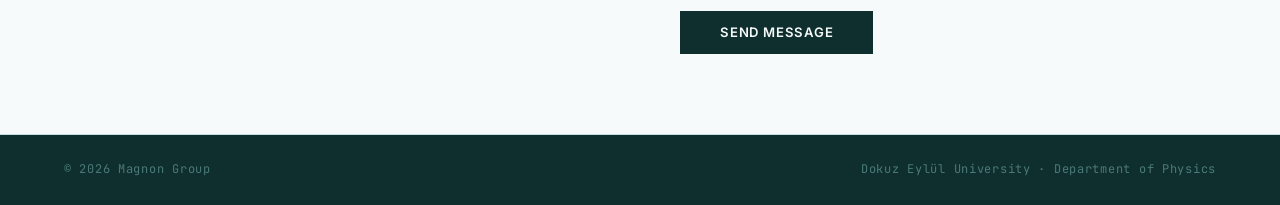
==== commit 9ddded23: "Add files via upload" ====
--- a/index.html
+++ b/index.html
@@ -129,7 +129,7 @@
   <div class="news-grid">
     <!-- [EDIT] One .nc block per news item. -->
      <div class="nc">
-      <div class="nc-date">August 2026</div>
+      <div class="nc-date">October 2026</div>
       <h3>Paper Published in Advanced Materials</h3>
       <p>New Paper Published in Advanced Materials
 Our group member Dr. Fadıl İyikanat contributed to an international collaborative study published in Advanced Materials in October 2026. The work demonstrates how quantum confinement and plasmonic resonances can synergistically enhance second-harmonic generation in atomically thin crystalline silver nanostructures, opening new opportunities for ultracompact nonlinear photonic devices.</p>
